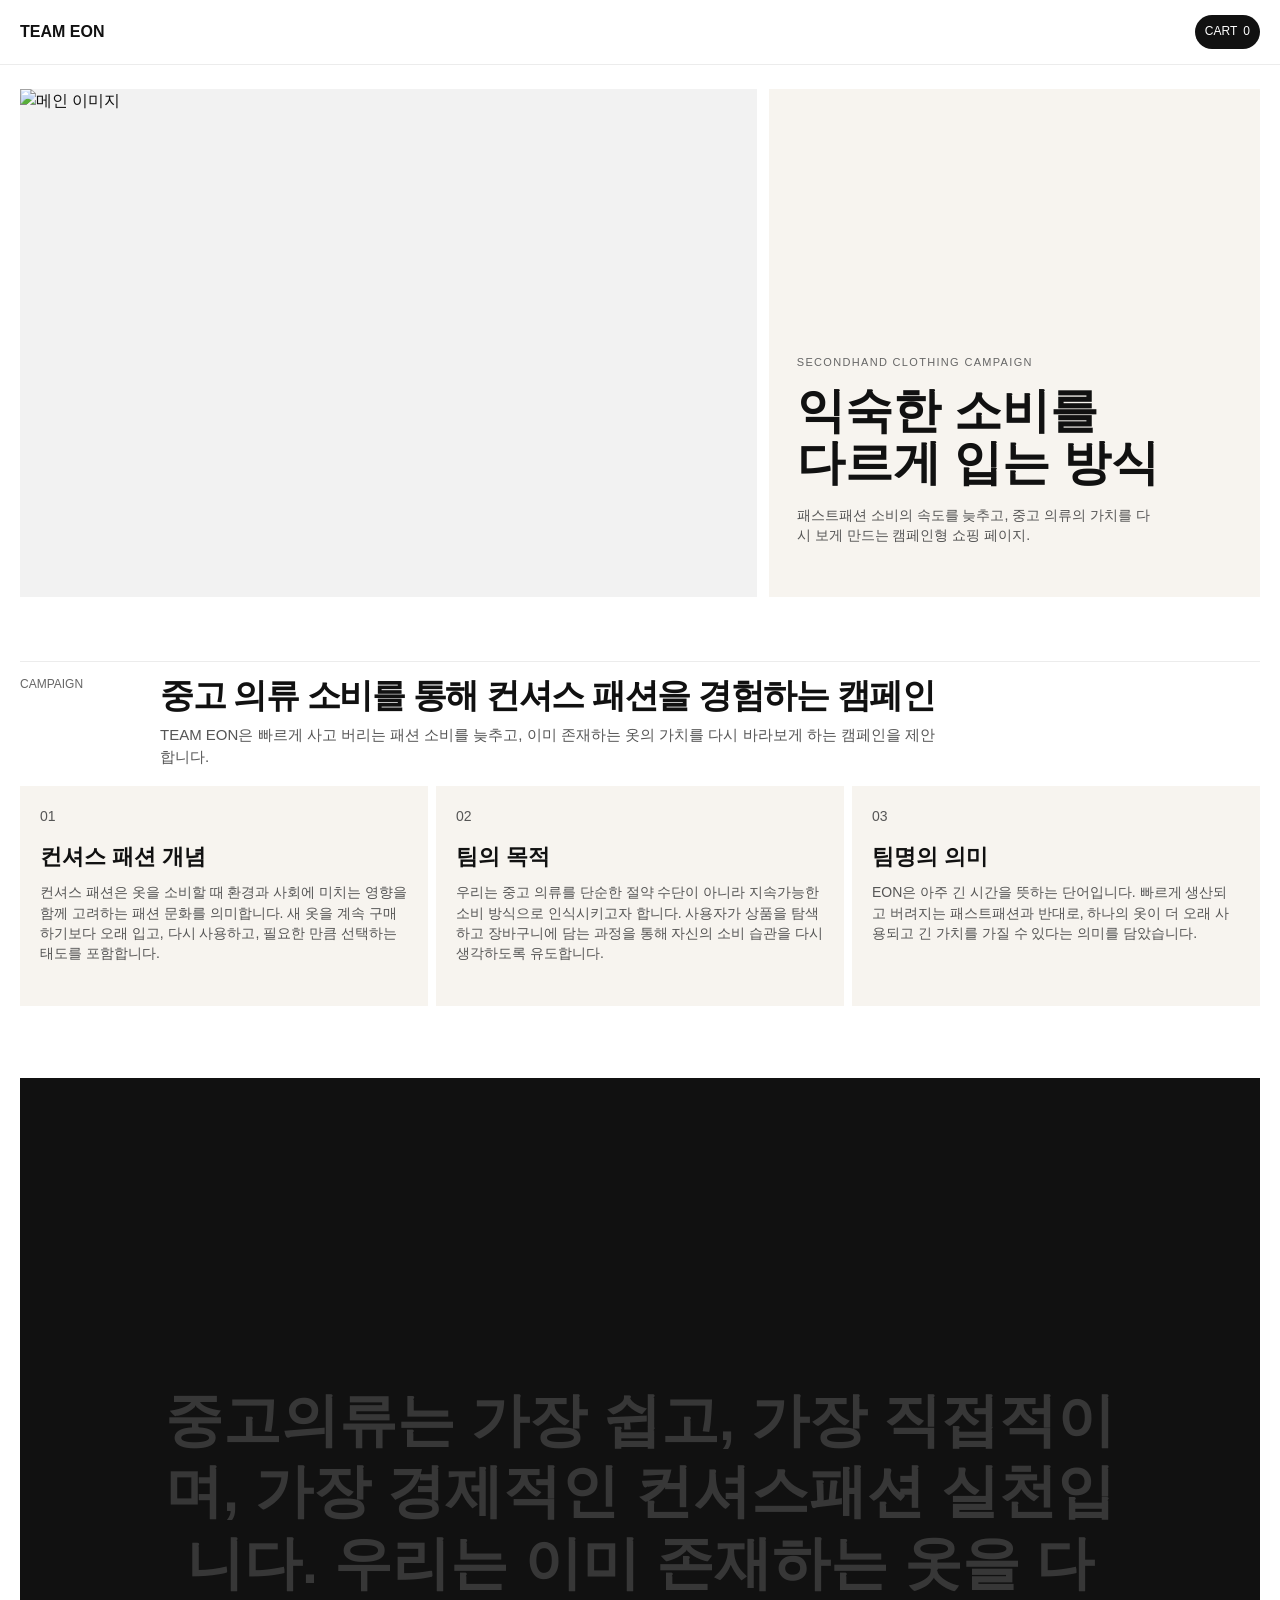
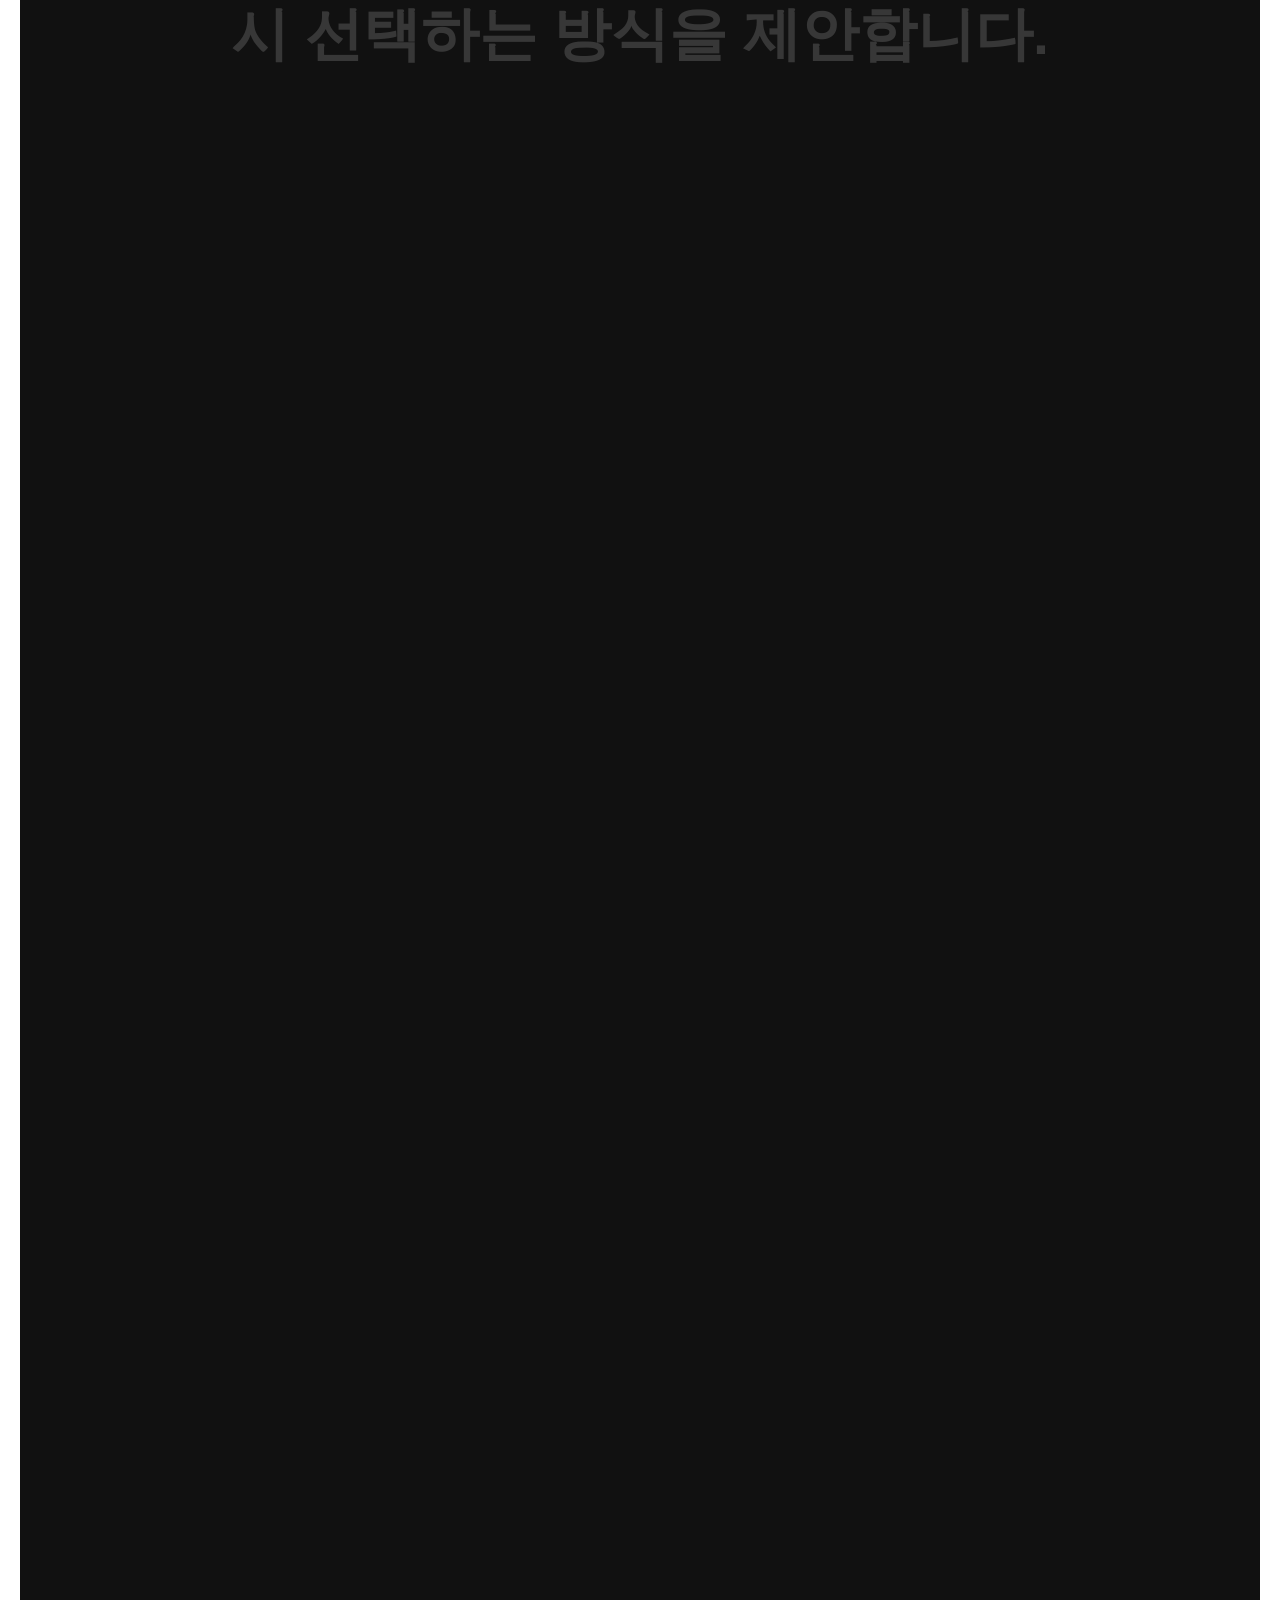
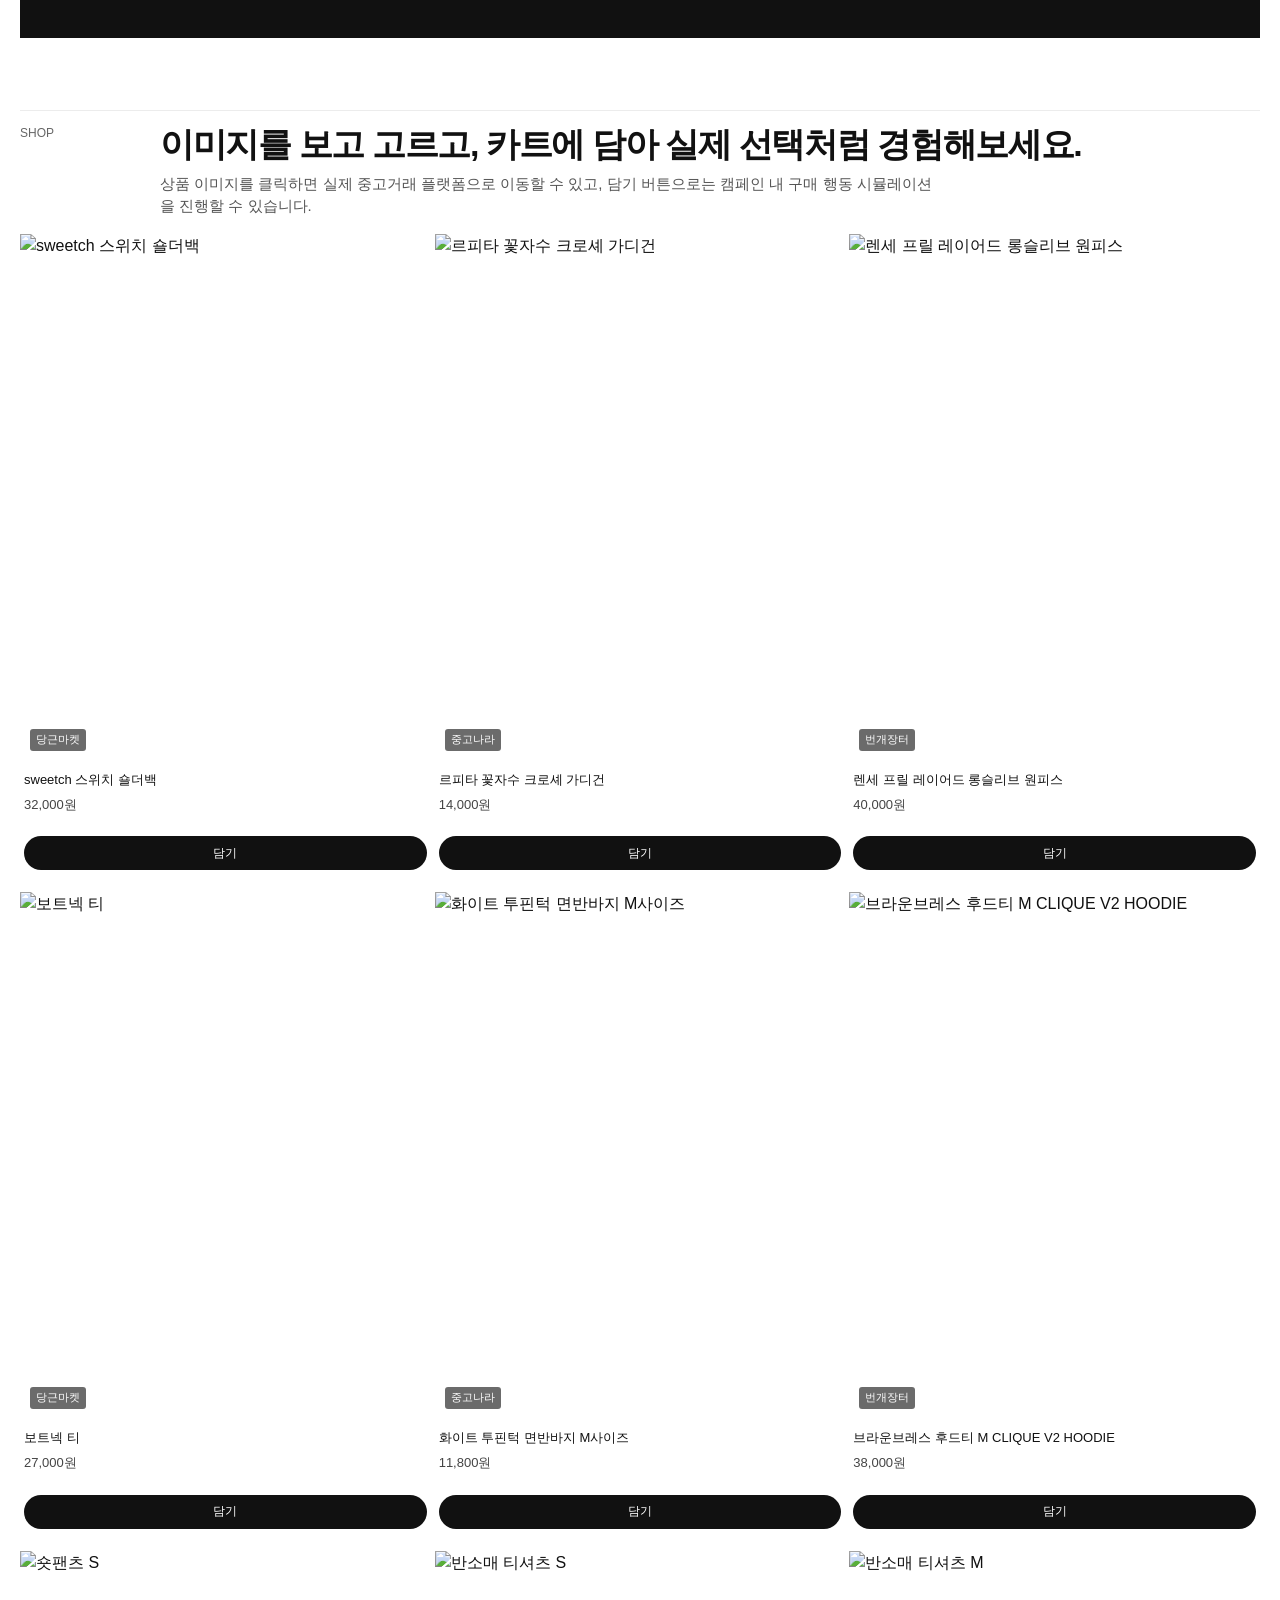
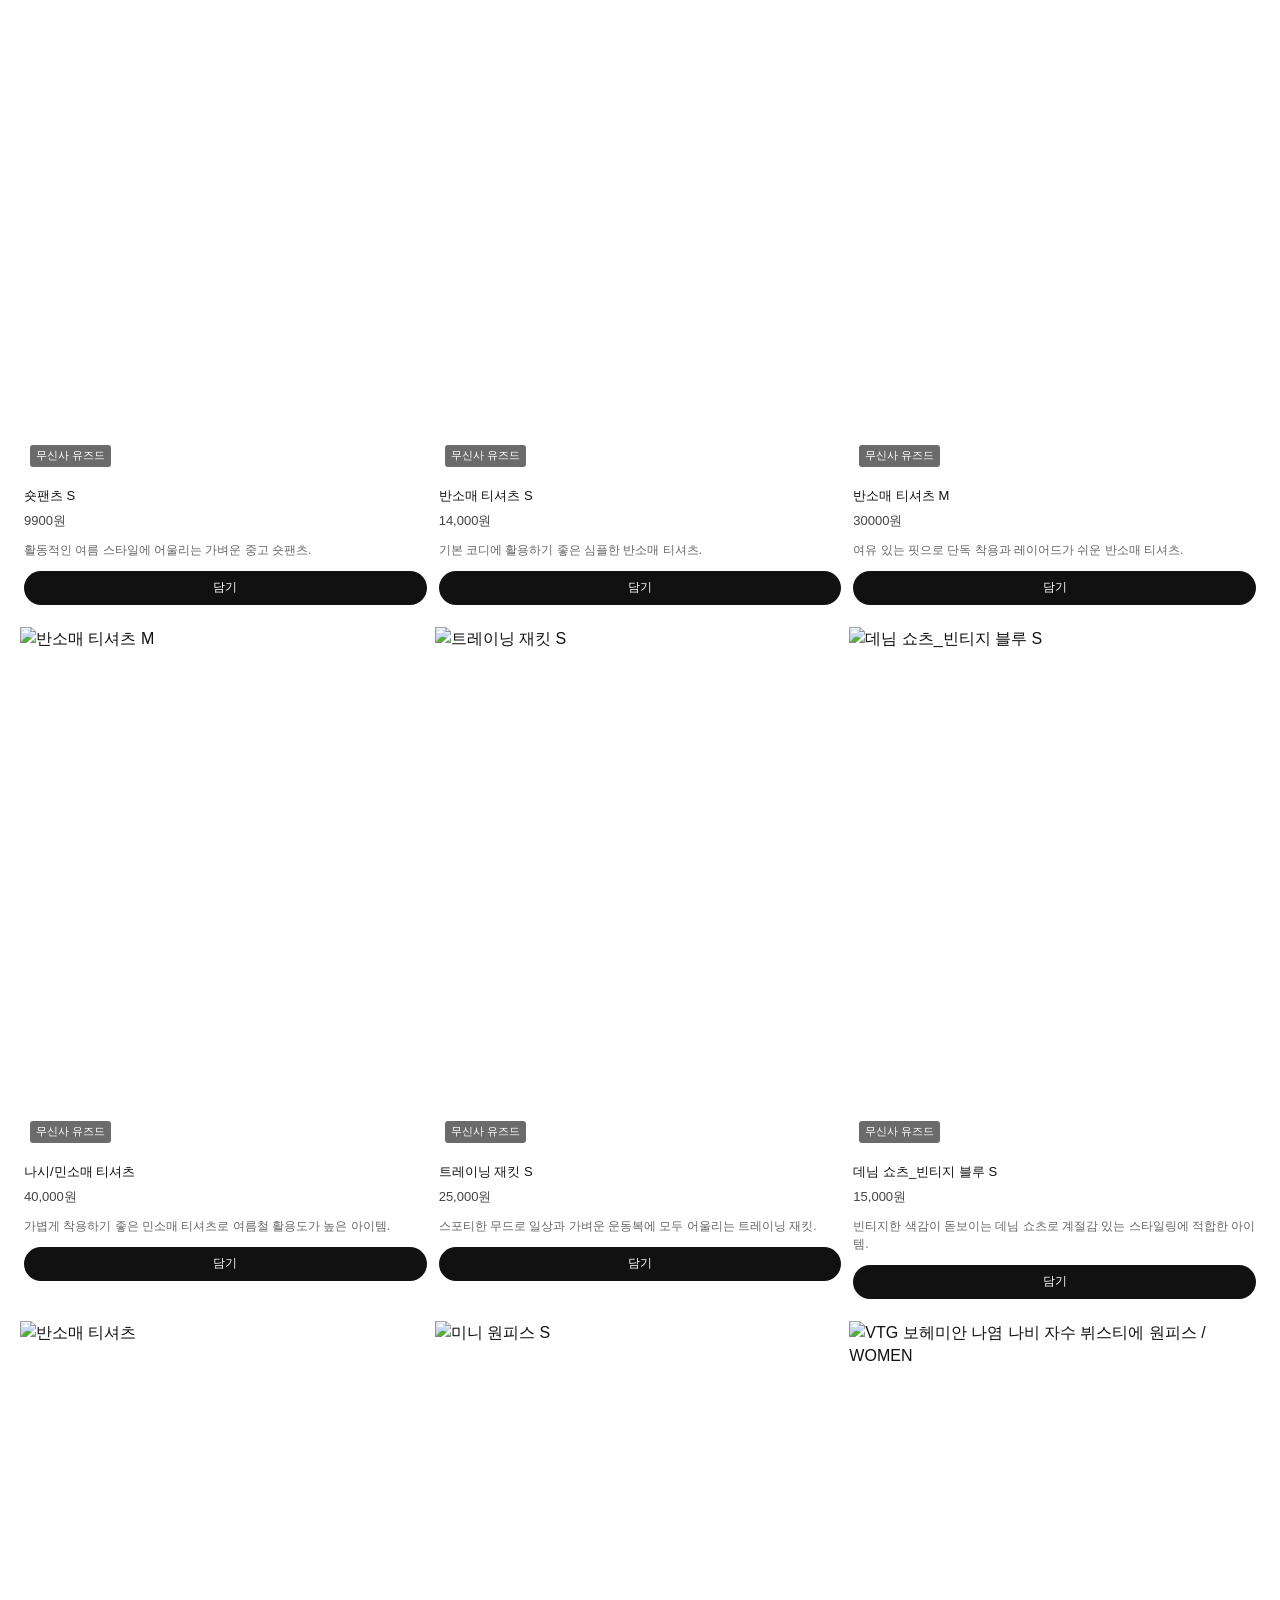
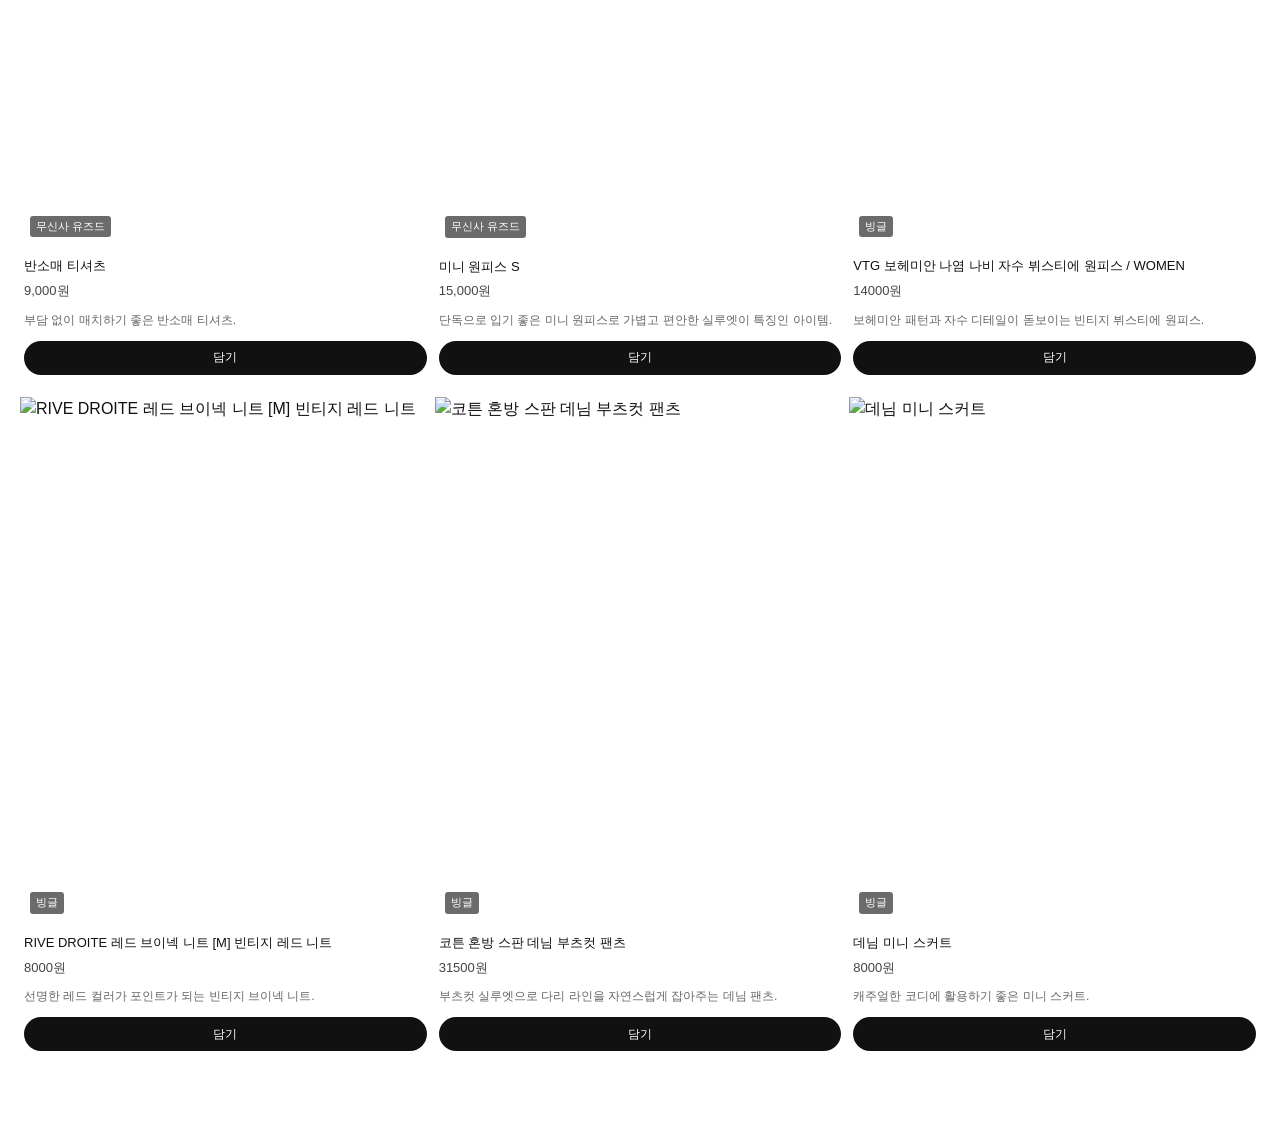
==== index.html @ c89a7e0c "Update index.html" ====
<!DOCTYPE html>
<html lang="ko">
<head>
  <meta charset="UTF-8" />
  <meta name="viewport" content="width=device-width, initial-scale=1.0" />
  <title>EON Campaign</title>
  <link rel="stylesheet" href="style.css" />
  <script src="script.js" defer></script>
</head>
<body>
  <header class="site-header">
    <div class="header-inner">
      <h1 class="brand">TEAM EON</h1>
      <nav class="header-nav">
      </nav>
      <button type="button" class="header-cart-button" id="openCartButton">
        CART <span id="headerCartCount">0</span>
      </button>
    </div>
  </header>

  <main class="page-shell">
    <section class="hero">
      <div class="hero-media">
        <img src="https://images.unsplash.com/photo-1529139574466-a303027c1d8b?q=80&w=1200&auto=format&fit=crop" alt="메인 이미지">
      </div>
      <div class="hero-copy">
        <p class="hero-kicker">SECONDHAND CLOTHING CAMPAIGN</p>
        <h2>익숙한 소비를<br>다르게 입는 방식</h2>
        <p class="hero-text">
          패스트패션 소비의 속도를 늦추고, 중고 의류의 가치를 다시 보게 만드는 캠페인형 쇼핑 페이지.
        </p>
      </div>
    </section>

    <section class="content-section" id="campaignPreview">
  <div class="section-heading">
    <p class="section-label">CAMPAIGN</p>
    <div class="section-title-block">
      <h3>중고 의류 소비를 통해 컨셔스 패션을 경험하는 캠페인</h3>
      <p>
        TEAM EON은 빠르게 사고 버리는 패션 소비를 늦추고, 이미 존재하는 옷의 가치를 다시 바라보게 하는 캠페인을 제안합니다.
      </p>
    </div>
  </div>

  <div class="campaign-grid">
    <article class="campaign-card">
      <div>
        <p class="campaign-card-number">01</p>
        <h4>컨셔스 패션 개념</h4>
        <p>
          컨셔스 패션은 옷을 소비할 때 환경과 사회에 미치는 영향을 함께 고려하는 패션 문화를 의미합니다.
          새 옷을 계속 구매하기보다 오래 입고, 다시 사용하고, 필요한 만큼 선택하는 태도를 포함합니다.
        </p>
      </div>
    </article>

    <article class="campaign-card">
      <div>
        <p class="campaign-card-number">02</p>
        <h4>팀의 목적</h4>
        <p>
          우리는 중고 의류를 단순한 절약 수단이 아니라 지속가능한 소비 방식으로 인식시키고자 합니다.
          사용자가 상품을 탐색하고 장바구니에 담는 과정을 통해 자신의 소비 습관을 다시 생각하도록 유도합니다.
        </p>
      </div>
    </article>

    <article class="campaign-card">
      <div>
        <p class="campaign-card-number">03</p>
        <h4>팀명의 의미</h4>
        <p>
          EON은 아주 긴 시간을 뜻하는 단어입니다.
          빠르게 생산되고 버려지는 패스트패션과 반대로, 하나의 옷이 더 오래 사용되고 긴 가치를 가질 수 있다는 의미를 담았습니다.
        </p>
      </div>
    </article>
  </div>
</section>
    
    <section class="story-section">
      <div class="story-sticky">
        <p class="story-text" id="storyText">
          중고의류는 가장 쉽고, 가장 직접적이며, 가장 경제적인 컨셔스패션 실천입니다. 우리는 이미 존재하는 옷을 다시 선택하는 방식을 제안합니다.
        </p>
      </div>
    </section>

    <section class="content-section products-section" id="products">
      <div class="section-heading">
        <p class="section-label">SHOP</p>
        <div class="section-title-block">
          <h3>이미지를 보고 고르고, 카트에 담아 실제 선택처럼 경험해보세요.</h3>
          <p>
            상품 이미지를 클릭하면 실제 중고거래 플랫폼으로 이동할 수 있고, 담기 버튼으로는 캠페인 내 구매 행동 시뮬레이션을 진행할 수 있습니다.
          </p>
        </div>
      </div>

      <div class="product-grid">
        <article class="product-card" data-id="1" data-name="sweetch 스위치 숄더백" data-price="32000" data-image="https://img.kr.gcp-karroter.net/origin/article/202605/17782054182364162a21c78f06f8586320fe7e60e0d13fb7a11ee1cd77f977596d53f2e8fd92e0.webp?f=webp&q=95&s=720x720&service=webapp&t=inside">
          <a href="https://www.daangn.com/" target="_blank" rel="noopener noreferrer" class="product-image-link">
            <div class="product-image">
              <img src="https://img.kr.gcp-karroter.net/origin/article/202605/17782054182364162a21c78f06f8586320fe7e60e0d13fb7a11ee1cd77f977596d53f2e8fd92e0.webp?f=webp&q=95&s=720x720&service=webapp&t=inside" alt="sweetch 스위치 숄더백">
              <span class="product-tag">당근마켓</span>
            </div>
          </a>
          <div class="product-body">
            <div class="product-title-row">
              <p class="product-title">sweetch 스위치 숄더백</p>
            </div>
            <p class="product-price">32,000원</p>
            <p class="product-desc"></p>
            <div class="product-actions">
              
              <button class="add-btn">담기</button>
            </div>
          </div>
        </article>

        <article class="product-card" data-id="2" data-name="르피타 꽃자수 크로셰 가디건" data-price="14000" data-image="https://img2.joongna.com/media/original/2026/05/03/1777813180873IFY_wEmID.jpg?impolicy=resize">
          <a href="https://web.joongna.com/" target="_blank" rel="noopener noreferrer" class="product-image-link">
            <div class="product-image">
              <img src="https://img2.joongna.com/media/original/2026/05/03/1777813180873IFY_wEmID.jpg?impolicy=resize" alt="르피타 꽃자수 크로셰 가디건">
              <span class="product-tag">중고나라</span>
            </div>
          </a>
          <div class="product-body">
            <div class="product-title-row">
              <p class="product-title">르피타 꽃자수 크로셰 가디건</p>
            </div>
            <p class="product-price">14,000원</p>
            <p class="product-desc"></p>
            <div class="product-actions">
              
              <button class="add-btn">담기</button>
            </div>
          </div>
        </article>

        <article class="product-card" data-id="3" data-name="렌세 프릴 레이어드 롱슬리브 원피스" data-price="20000" data-image="https://media.bunjang.co.kr/product/408822814_1_1780106976_w1200.jpg">
          <a href="https://m.bunjang.co.kr/" target="_blank" rel="noopener noreferrer" class="product-image-link">
            <div class="product-image">
              <img src="https://media.bunjang.co.kr/product/408822814_1_1780106976_w1200.jpg" alt="렌세 프릴 레이어드 롱슬리브 원피스">
              <span class="product-tag">번개장터</span>
            </div>
          </a>
          <div class="product-body">
            <div class="product-title-row">
              <p class="product-title">렌세 프릴 레이어드 롱슬리브 원피스</p>
            </div>
            <p class="product-price">40,000원</p>
            <p class="product-desc"></p>
            <div class="product-actions">
              
              <button class="add-btn">담기</button>
            </div>
          </div>
        </article>

        <article class="product-card" data-id="4" data-name="보트넥 티" data-price="27000" data-image="https://img.kr.gcp-karroter.net/origin/article/202605/17802355703882c2f6f7a641d5ec4da0b94dd69d2015c1f37979977c0c3f9661e6ed086c1a0960.webp?f=webp&q=95&s=720x720&service=webapp&t=inside">
          <a href="https://www.daangn.com/" target="_blank" rel="noopener noreferrer" class="product-image-link">
            <div class="product-image">
              <img src="https://img.kr.gcp-karroter.net/origin/article/202605/17802355703882c2f6f7a641d5ec4da0b94dd69d2015c1f37979977c0c3f9661e6ed086c1a0960.webp?f=webp&q=95&s=720x720&service=webapp&t=inside" alt="보트넥 티">
              <span class="product-tag">당근마켓</span>
            </div>
          </a>
          <div class="product-body">
            <div class="product-title-row">
              <p class="product-title">보트넥 티</p>
            </div>
            <p class="product-price">27,000원</p>
            <p class="product-desc"></p>
            <div class="product-actions">
              
              <button class="add-btn">담기</button>
            </div>
          </div>
        </article>

        <article class="product-card" data-id="5" data-name="화이트 투핀턱 면반바지 M사이즈" data-price="11800" data-image="https://img2.joongna.com/media/original/2026/06/01/1780243032791Fol_QwXIe.jpg?impolicy=resize">
          <a href="https://web.joongna.com/" target="_blank" rel="noopener noreferrer" class="product-image-link">
            <div class="product-image">
              <img src="https://img2.joongna.com/media/original/2026/06/01/1780243032791Fol_QwXIe.jpg?impolicy=resize" alt="화이트 투핀턱 면반바지 M사이즈">
              <span class="product-tag">중고나라</span>
            </div>
          </a>
          <div class="product-body">
            <div class="product-title-row">
              <p class="product-title">화이트 투핀턱 면반바지 M사이즈</p>
            </div>
            <p class="product-price">11,800원</p>
            <p class="product-desc"></p>
            <div class="product-actions">
              
              <button class="add-btn">담기</button>
            </div>
          </div>
        </article>

        <article class="product-card" data-id="6" data-name="브라운브레스 후드티 M CLIQUE V2 HOODIE" data-price="38000" data-image="https://media.bunjang.co.kr/product/407078170_1_1778344651_w1200.jpg">
          <a href="https://m.bunjang.co.kr/" target="_blank" rel="noopener noreferrer" class="product-image-link">
            <div class="product-image">
              <img src="https://media.bunjang.co.kr/product/407078170_1_1778344651_w1200.jpg" alt="브라운브레스 후드티 M CLIQUE V2 HOODIE">
              <span class="product-tag">번개장터</span>
            </div>
          </a>
          <div class="product-body">
            <div class="product-title-row">
              <p class="product-title">브라운브레스 후드티 M CLIQUE V2 HOODIE</p>
            </div>
            <p class="product-price">38,000원</p>
            <p class="product-desc"></p>
            <div class="product-actions">

              <button class="add-btn">담기</button>
            </div>
          </div>
        </article>

        

            <article class="product-card" data-id="7" data-name="숏팬츠 S" data-price="9900" data-image="https://image.msscdn.net/thumbnails/images/goods_img/20260429/6401989/6401989_17774494030124_big.jpg?w=1200">
          <a href="https://www.musinsa.com/products/6401989" target="_blank" rel="noopener noreferrer" class="product-image-link">
            <div class="product-image">
              <img src="https://image.msscdn.net/thumbnails/images/goods_img/20260429/6401989/6401989_17774494030124_big.jpg?w=1200" alt="숏팬츠 S">
              <span class="product-tag">무신사 유즈드</span>
            </div>
          </a>
          <div class="product-body">
            <div class="product-title-row">
              <p class="product-title">숏팬츠 S</p>
            </div>
            <p class="product-price">9900원</p>
            <p class="product-desc">활동적인 여름 스타일에 어울리는 가벼운 중고 숏팬츠.</p>
            <div class="product-actions">
              
              <button class="add-btn">담기</button>
            </div>
          </div>
        </article>

      

      <article class="product-card" data-id="8" data-name="반소매 티셔츠 s" data-price="14000" data-image="https://image.msscdn.net/thumbnails/images/goods_img/20260428/6392056/6392056_17773586958608_big.jpg?w=1200">
          <a href="https://www.musinsa.com/products/6392056" target="_blank" rel="noopener noreferrer" class="product-image-link">
            <div class="product-image">
              <img src="https://image.msscdn.net/thumbnails/images/goods_img/20260428/6392056/6392056_17773586958608_big.jpg?w=1200" alt="반소매 티셔츠 S">
              <span class="product-tag">무신사 유즈드</span>
            </div>
          </a>
          <div class="product-body">
            <div class="product-title-row">
              <p class="product-title">반소매 티셔츠 S</p>
            </div>
            <p class="product-price">14,000원</p>
            <p class="product-desc">기본 코디에 활용하기 좋은 심플한 반소매 티셔츠.</p>
            <div class="product-actions">
              
              <button class="add-btn">담기</button>
            </div>
          </div>
        </article>


      <article class="product-card" data-id="9" data-name="반소매 티셔츠 M" data-price="30000" data-image="https://image.msscdn.net/thumbnails/images/goods_img/20260423/6364347/6364347_17769221969794_big.jpg?w=1200">
          <a href="https://www.musinsa.com/products/6364347" target="_blank" rel="noopener noreferrer" class="product-image-link">
            <div class="product-image">
              <img src="https://image.msscdn.net/thumbnails/images/goods_img/20260423/6364347/6364347_17769221969794_big.jpg?w=1200" alt="반소매 티셔츠 M">
              <span class="product-tag">무신사 유즈드</span>
            </div>
          </a>
          <div class="product-body">
            <div class="product-title-row">
              <p class="product-title">반소매 티셔츠 M</p>
            </div>
            <p class="product-price">30000원</p>
            <p class="product-desc">여유 있는 핏으로 단독 착용과 레이어드가 쉬운 반소매 티셔츠.</p>
            <div class="product-actions">
              
              <button class="add-btn">담기</button>
            </div>
          </div>
        </article>

      
      <article class="product-card" data-id="10" data-name="나시/민소매 티셔츠" data-price="40000" data-image="https://image.msscdn.net/thumbnails/images/goods_img/20260427/6386535/6386535_17772917167893_big.jpg?w=1200">
          <a href="https://www.musinsa.com/products/6386535" target="_blank" rel="noopener noreferrer" class="product-image-link">
            <div class="product-image">
              <img src="https://image.msscdn.net/thumbnails/images/goods_img/20260427/6386535/6386535_17772917167893_big.jpg?w=1200" alt="반소매 티셔츠 M">
              <span class="product-tag">무신사 유즈드</span>
            </div>
          </a>
          <div class="product-body">
            <div class="product-title-row">
              <p class="product-title">나시/민소매 티셔츠</p>
            </div>
            <p class="product-price">40,000원</p>
            <p class="product-desc">가볍게 착용하기 좋은 민소매 티셔츠로 여름철 활용도가 높은 아이템.</p>
            <div class="product-actions">
              
              <button class="add-btn">담기</button>
            </div>
          </div>
        </article>

        
        <article class="product-card" data-id="11" data-name="트레이닝 재킷 S" data-price="25000" data-image="https://image.msscdn.net/thumbnails/images/goods_img/20260512/6463392/6463392_17785819413245_big.jpg?w=1200">
          <a href="https://www.musinsa.com/products/6463392" target="_blank" rel="noopener noreferrer" class="product-image-link">
            <div class="product-image">
              <img src="https://image.msscdn.net/thumbnails/images/goods_img/20260512/6463392/6463392_17785819413245_big.jpg?w=1200" alt="트레이닝 재킷 S">
              <span class="product-tag">무신사 유즈드</span>
            </div>
          </a>
          <div class="product-body">
            <div class="product-title-row">
              <p class="product-title">트레이닝 재킷 S</p>
            </div>
            <p class="product-price">25,000원</p>
            <p class="product-desc">스포티한 무드로 일상과 가벼운 운동복에 모두 어울리는 트레이닝 재킷.</p>
            <div class="product-actions">
              
              <button class="add-btn">담기</button>
            </div>
          </div>
        </article>

        <article class="product-card" data-id="12" data-name="데님 쇼츠_빈티지 블루 S" data-price="15000" data-image="https://image.msscdn.net/thumbnails/images/goods_img/20260306/6093300/6093300_17727776933518_big.jpg?w=1200">
          <a href="https://www.musinsa.com/products/6093300" target="_blank" rel="noopener noreferrer" class="product-image-link">
            <div class="product-image">
              <img src="https://image.msscdn.net/thumbnails/images/goods_img/20260306/6093300/6093300_17727776933518_big.jpg?w=1200" alt="데님 쇼츠_빈티지 블루 S">
              <span class="product-tag">무신사 유즈드</span>
            </div>
          </a>
          <div class="product-body">
            <div class="product-title-row">
              <p class="product-title">데님 쇼츠_빈티지 블루 S</p>
            </div>
            <p class="product-price">15,000원</p>
            <p class="product-desc">빈티지한 색감이 돋보이는 데님 쇼츠로 계절감 있는 스타일링에 적합한 아이템.</p>
            <div class="product-actions">
              
              <button class="add-btn">담기</button>
            </div>
          </div>
        </article>

        
        <article class="product-card" data-id="13" data-name="반소매 티셔츠" data-price="9000" data-image="https://image.msscdn.net/thumbnails/images/goods_img/20260506/6423320/6423320_17780348484601_big.jpg?w=1200">
          <a href="https://www.musinsa.com/products/6093300" target="_blank" rel="noopener noreferrer" class="product-image-link">
            <div class="product-image">
              <img src="https://image.msscdn.net/thumbnails/images/goods_img/20260506/6423320/6423320_17780348484601_big.jpg?w=1200" alt="반소매 티셔츠">
              <span class="product-tag">무신사 유즈드</span>
            </div>
          </a>
          <div class="product-body">
            <div class="product-title-row">
              <p class="product-title">반소매 티셔츠</p>
            </div>
            <p class="product-price">9,000원</p>
            <p class="product-desc">부담 없이 매치하기 좋은 반소매 티셔츠.</p>
            <div class="product-actions">
              
              <button class="add-btn">담기</button>
            </div>
          </div>
        </article>


        <article class="product-card" data-id="14" data-name="미니 원피스 S" data-price="15000" data-image="https://image.msscdn.net/thumbnails/images/goods_img/20260227/6063691/6063691_17721546111010_big.jpg?w=1200">
          <a href="https://www.musinsa.com/products/6093300" target="_blank" rel="noopener noreferrer" class="product-image-link">
            <div class="product-image">
              <img src="https://image.msscdn.net/thumbnails/images/goods_img/20260227/6063691/6063691_17721546111010_big.jpg?w=1200" alt="미니 원피스 S">
              <span class="product-tag">무신사 유즈드</span>
            </div>
          </a>
          <div class="product-body">
            <div class="product-title-row">
              <p class="product-title">미니 원피스 S</p>
            </div>
            <p class="product-price">15,000원</p>
            <p class="product-desc">단독으로 입기 좋은 미니 원피스로 가볍고 편안한 실루엣이 특징인 아이템.</p>
            <div class="product-actions">
              
              <button class="add-btn">담기</button>
            </div>
          </div>
        </article>

        <article class="product-card" data-id="15" data-name="VTG 보헤미안 나염 나비 자수 뷔스티에 원피스 / WOMEN" data-price="14000" data-image="https://images.vingle.kr/product/unhashed/22eb7a15-8984-4a1e-8235-d27d9e994f09-2134840084">
          <a href="https://vingle.kr/" target="_blank" rel="noopener noreferrer" class="product-image-link">
            <div class="product-image">
              <img src="https://images.vingle.kr/product/unhashed/22eb7a15-8984-4a1e-8235-d27d9e994f09-2134840084" alt="VTG 보헤미안 나염 나비 자수 뷔스티에 원피스 / WOMEN">
              <span class="product-tag">빙글</span>
            </div>
          </a>
          <div class="product-body">
            <div class="product-title-row">
              <p class="product-title">VTG 보헤미안 나염 나비 자수 뷔스티에 원피스 / WOMEN</p>
            </div>
            <p class="product-price">14000원</p>
            <p class="product-desc">보헤미안 패턴과 자수 디테일이 돋보이는 빈티지 뷔스티에 원피스.</p>
            <div class="product-actions">
              
              <button class="add-btn">담기</button>
            </div>
          </div>
        </article>

        <article class="product-card" data-id="16" data-name="RIVE DROITE 레드 브이넥 니트 [M] 빈티지 레드 니트" data-price="8000" data-image="https://images.vingle.kr/product/unhashed/e979ebdc-d109-4f28-8e8a-29a0320a10a3--1462359044">
          <a href="https://vingle.kr/" target="_blank" rel="noopener noreferrer" class="product-image-link">
            <div class="product-image">
              <img src="https://images.vingle.kr/product/unhashed/e979ebdc-d109-4f28-8e8a-29a0320a10a3--1462359044" alt="RIVE DROITE 레드 브이넥 니트 [M] 빈티지 레드 니트">
              <span class="product-tag">빙글</span>
            </div>
          </a>
          <div class="product-body">
            <div class="product-title-row">
              <p class="product-title">RIVE DROITE 레드 브이넥 니트 [M] 빈티지 레드 니트</p>
            </div>
            <p class="product-price">8000원</p>
            <p class="product-desc">선명한 레드 컬러가 포인트가 되는 빈티지 브이넥 니트.</p>
            <div class="product-actions">
              
              <button class="add-btn">담기</button>
            </div>
          </div>
        </article>

        <article class="product-card" data-id="17" data-name="코튼 혼방 스판 데님 부츠컷 팬츠" data-price="31500" data-image="https://images.vingle.kr/product/unhashed/f827dd23-cb63-4dc8-ab9b-0325c73f93c1-2036530208">
          <a href="https://vingle.kr/" target="_blank" rel="noopener noreferrer" class="product-image-link">
            <div class="product-image">
              <img src="https://images.vingle.kr/product/unhashed/f827dd23-cb63-4dc8-ab9b-0325c73f93c1-2036530208" alt="코튼 혼방 스판 데님 부츠컷 팬츠">
              <span class="product-tag">빙글</span>
            </div>
          </a>
          <div class="product-body">
            <div class="product-title-row">
              <p class="product-title">코튼 혼방 스판 데님 부츠컷 팬츠</p>
            </div>
            <p class="product-price">31500원</p>
            <p class="product-desc">부츠컷 실루엣으로 다리 라인을 자연스럽게 잡아주는 데님 팬츠.</p>
            <div class="product-actions">
              
              <button class="add-btn">담기</button>
            </div>
          </div>
        </article>

        
        <article class="product-card" data-id="18" data-name="데님 미니 스커트" data-price="8000" data-image="https://images.vingle.kr/product/unhashed/8a74effb-84d0-4602-8094-345da90b8dd4--1271325104">
          <a href="https://vingle.kr/" target="_blank" rel="noopener noreferrer" class="product-image-link">
            <div class="product-image">
              <img src="https://images.vingle.kr/product/unhashed/8a74effb-84d0-4602-8094-345da90b8dd4--1271325104" alt="데님 미니 스커트">
              <span class="product-tag">빙글</span>
            </div>
          </a>
          <div class="product-body">
            <div class="product-title-row">
              <p class="product-title">데님 미니 스커트</p>
            </div>
            <p class="product-price">8000원</p>
            <p class="product-desc">캐주얼한 코디에 활용하기 좋은 미니 스커트.</p>
            <div class="product-actions">
              
              <button class="add-btn">담기</button>
            </div>
          </div>
        </article>









            </div>

      <div class="cart-modal" id="cartModal" aria-hidden="true">
        <div class="cart-modal-panel" role="dialog" aria-modal="true" aria-labelledby="cartModalTitle">
          <div class="cart-modal-visual">
            <div>
              <p class="cart-modal-label">SIMULATION CHECKOUT</p>
              <h3>가상의 결제창에서<br>최종 선택을 확인하세요.</h3>
              <p>
                이 창은 실제 결제가 아니라, 중고 의류를 선택하고 구매 행동까지 이어지는 캠페인 시뮬레이션을 보여주기 위한 화면입니다.
              </p>
            </div>
            <div class="cart-modal-visual-box">
              <div class="cart-modal-visual-stat">
                <span>선택 상품 수</span>
                <strong id="modalSelectedCount">0개</strong>
              </div>
              <div class="cart-modal-visual-stat">
                <span>예상 결제 금액</span>
                <strong id="modalGrandTotal">0원</strong>
              </div>
            </div>
          </div>

          <div class="cart-modal-checkout" id="cartPanel">
            <div class="cart-modal-header">
              <h4 id="cartModalTitle">시뮬레이션 결제창</h4>
              <button type="button" class="cart-close-btn" id="closeCartButton">✕</button>
            </div>

            <div class="cart-body" id="cartList">
              <div class="cart-empty">장바구니가 비어 있어요. 새로운 상품으로 채워주세요.</div>
            </div>

            <div class="cart-summary">
              <div class="summary-row">
                <span>선택한 상품 수</span>
                <strong id="selectedCount">0개</strong>
              </div>
              <div class="summary-row total">
                <span>합계</span>
                <strong id="grandTotal">0원</strong>
              </div>
              <div class="cart-actions">
                <button class="clear-btn" id="clearBtn">비우기</button>
                <button class="checkout-btn" id="checkoutBtn">결제하기</button>
              </div>
            </div>
          </div>
        </div>
      </div>

      <div class="checkout-message" id="checkoutMessage">
        <div class="checkout-message-content" id="checkoutMessageContent"></div>
        <button class="checkout-cta" id="checkoutCloseBtn">다시 탐색하기</button>
      </div>
    </section>
  </main>
  <div id="toast" class="toast" aria-live="polite">
  상품을 장바구니에 담았습니다.
  </div>
</body>
</html>
---- style.css ----
* {
  box-sizing: border-box;
  margin: 0;
  padding: 0;
}

html {
  scroll-behavior: smooth;
}

body {
  font-family: -apple-system, BlinkMacSystemFont, "Apple SD Gothic Neo", "Noto Sans KR", sans-serif;
  background: #ffffff;
  color: #111111;
  line-height: 1.45;
}

a {
  text-decoration: none;
  color: inherit;
}

button {
  border: none;
  background: none;
  font: inherit;
  cursor: pointer;
}

img {
  display: block;
  width: 100%;
}

.site-header {
  position: sticky;
  top: 0;
  z-index: 200;
  background: rgba(255,255,255,0.94);
  backdrop-filter: blur(10px);
  border-bottom: 1px solid #ececec;
}

.header-inner {
  width: min(1400px, calc(100% - 40px));
  margin: 0 auto;
  min-height: 64px;
  display: flex;
  align-items: center;
  justify-content: space-between;
  gap: 24px;
}

.brand {
  font-size: 16px;
  font-weight: 700;
}

.header-nav {
  display: flex;
  gap: 18px;
  align-items: center;
}

.header-cart-button {
  min-width: 34px;
  height: 34px;
  padding: 0 10px;
  border-radius: 999px;
  background: #111;
  color: #fff;
  display: inline-flex;
  align-items: center;
  justify-content: center;
  gap: 6px;
  font-size: 12px;
}

.page-shell {
  width: min(1400px, calc(100% - 40px));
  margin: 24px auto 70px;
}

.hero {
  display: grid;
  grid-template-columns: 1.2fr 0.8fr;
  gap: 12px;
  margin-bottom: 64px;
}

.hero-media {
  aspect-ratio: 1.45 / 1;
  overflow: hidden;
  background: #f2f2f2;
}

.hero-media img {
  height: 100%;
  object-fit: cover;
}

.hero-copy {
  background: #f7f4ef;
  padding: 28px;
  display: flex;
  flex-direction: column;
  justify-content: flex-end;
}

.hero-kicker {
  font-size: 11px;
  letter-spacing: 0.12em;
  color: #666;
  margin-bottom: 14px;
}

.hero-copy h2 {
  font-size: clamp(28px, 4vw, 48px);
  line-height: 1.08;
  font-weight: 600;
  margin-bottom: 16px;
}

.hero-text {
  font-size: 14px;
  color: #555;
  max-width: 360px;
  margin-bottom: 24px;
}

.hero-links {
  display: flex;
  flex-wrap: wrap;
  gap: 10px;
}

.hero-links a {
  display: inline-flex;
  align-items: center;
  min-height: 38px;
  padding: 0 14px;
  border: 1px solid #d8d2c9;
  border-radius: 999px;
  font-size: 12px;
  background: rgba(255,255,255,0.65);
}

.story-section {
  height: 240vh;
  background: #111;
  position: relative;
  margin-bottom: 72px;
}

.story-sticky {
  position: sticky;
  top: 0;
  height: 100vh;
  display: flex;
  align-items: center;
  justify-content: center;
  padding: 0 8vw;
}

.story-text {
  max-width: 980px;
  font-size: clamp(30px, 4.5vw, 62px);
  line-height: 1.24;
  font-weight: 600;
  text-align: center;
}

.story-char {
  color: rgba(255,255,255,0.16);
  transition: color 0.12s linear;
}

.story-char.is-active {
  color: rgba(255,255,255,1);
}

.product-grid {
  display: grid;
  grid-template-columns: repeat(3, minmax(0,1fr));
  gap: 4px;
}

.product-image {
  position: relative;
  aspect-ratio: 0.78 / 1;
  overflow: hidden;
}

.product-image img {
  height: 100%;
  object-fit: cover;
}

.product-tag {
  position: absolute;
  left: 10px;
  bottom: 10px;
  padding: 3px 6px;
  background: rgba(0,0,0,0.58);
  color: #fff;
  font-size: 11px;
  border-radius: 3px;
}

.product-body {
  padding: 10px 4px 18px;
}

.add-btn {
  min-height: 34px;
  padding: 0 12px;
  border-radius: 999px;
  font-size: 12px;
  background: #111;
  color: #fff;
  width: 100%;
}

.cart-modal {
  position: fixed;
  inset: 0;
  background: rgba(17,17,17,0.42);
  display: none;
  align-items: center;
  justify-content: center;
  z-index: 300;
}

.cart-modal.is-open {
  display: flex;
}

.checkout-message {
  display: none;
  position: fixed;
  inset: 0;
  background: #111;
  color: #fff;
  z-index: 9999;
  align-items: center;
  justify-content: center;
  flex-direction: column;
  text-align: center;
  padding: 40px;
}

.checkout-message.is-show {
  display: flex;
}

.content-section {
  margin-bottom: 72px;
  scroll-margin-top: 84px;
}

.products-section {
  position: relative;
}

.section-heading {
  display: grid;
  grid-template-columns: 120px 1fr;
  gap: 20px;
  padding-top: 14px;
  border-top: 1px solid #ececec;
  margin-bottom: 18px;
}

.section-label {
  font-size: 12px;
  color: #666;
}

.section-title-block h3 {
  font-size: clamp(22px, 3vw, 34px);
  line-height: 1.12;
  letter-spacing: -0.04em;
  font-weight: 600;
  margin-bottom: 10px;
}

.section-title-block p {
  max-width: 780px;
  font-size: 15px;
  color: #555;
}

.campaign-grid {
  display: grid;
  grid-template-columns: repeat(3, minmax(0, 1fr));
  gap: 8px;
}

.campaign-card {
  background: #f7f4ef;
  padding: 20px;
  min-height: 220px;
  display: flex;
  flex-direction: column;
  justify-content: space-between;
}

.campaign-card-number {
  font-size: 12px;
  color: #777;
  margin-bottom: 18px;
}

.campaign-card h4 {
  font-size: 22px;
  line-height: 1.2;
  margin-bottom: 12px;
}

.campaign-card p {
  font-size: 14px;
  color: #555;
}

.product-card {
  display: flex;
  flex-direction: column;
}

.product-image-link {
  display: block;
}

.product-title-row {
  display: flex;
  justify-content: space-between;
  gap: 10px;
}

.product-title {
  font-size: 13px;
  color: #111;
  margin-bottom: 6px;
}

.product-price {
  font-size: 13px;
  color: #444;
  margin-bottom: 10px;
}

.product-desc {
  font-size: 12px;
  color: #666;
  margin-bottom: 12px;
  line-height: 1.5;

  display: -webkit-box;
  -webkit-line-clamp: 2;
  -webkit-box-orient: vertical;
  overflow: hidden;
}

.product-actions {
  display: flex;
  gap: 8px;
}

.cart-modal-panel {
  width: min(960px, 100%);
  max-height: min(88vh, 860px);
  background: #fff;
  overflow: hidden;

  display: grid;
  grid-template-columns: 1.05fr 0.95fr;

  box-shadow: 0 20px 60px rgba(0,0,0,0.18);
}

.cart-modal-visual {
  background: #111;
  color: #fff;

  padding: 28px;

  display: flex;
  flex-direction: column;
  justify-content: space-between;

  min-height: 560px;
}

.cart-modal-label {
  font-size: 12px;
  color: rgba(255,255,255,0.68);
  letter-spacing: 0.08em;
  margin-bottom: 14px;
}

.cart-modal-visual h3 {
  font-size: clamp(26px, 3vw, 40px);
  line-height: 1.08;
  letter-spacing: -0.04em;
  font-weight: 600;
  margin-bottom: 14px;
}

.cart-modal-visual p {
  max-width: 420px;
  font-size: 14px;
  color: rgba(255,255,255,0.76);
}

.cart-modal-visual-box {
  border-top: 1px solid rgba(255,255,255,0.14);
  padding-top: 16px;

  display: grid;
  grid-template-columns: repeat(2, minmax(0,1fr));
  gap: 10px;
}

.cart-modal-visual-stat {
  background: rgba(255,255,255,0.06);
  padding: 16px;
}

.cart-modal-visual-stat span {
  display: block;
  font-size: 12px;
  color: rgba(255,255,255,0.66);
  margin-bottom: 6px;
}

.cart-modal-visual-stat strong {
  display: block;
  font-size: 24px;
  font-weight: 600;
  letter-spacing: -0.04em;
}

.cart-modal-checkout {
  background: #fff;

  display: flex;
  flex-direction: column;

  min-height: 560px;
}

.cart-modal-header {
  padding: 18px 20px;
  border-bottom: 1px solid #efefef;

  display: flex;
  justify-content: space-between;
  align-items: center;
}

.cart-modal-header h4 {
  font-size: 16px;
  font-weight: 600;
}

.cart-close-btn {
  width: 34px;
  height: 34px;
  border-radius: 999px;
  background: #f3f3f3;
  color: #333;

  display: inline-flex;
  align-items: center;
  justify-content: center;
}

.cart-body {
  padding: 14px 20px 18px;

  overflow: auto;

  display: flex;
  flex-direction: column;
  gap: 12px;

  flex: 1;
}

.cart-empty {
  background: #f7f4ef;
  color: #777;
  padding: 16px;
  font-size: 13px;
}

.cart-item {
  display: grid;
  grid-template-columns: 56px 1fr auto;
  gap: 10px;
  align-items: center;
}

.cart-thumb {
  width: 56px;
  height: 72px;
  overflow: hidden;
  background: #efefef;
}

.cart-thumb img {
  height: 100%;
  object-fit: cover;
}

.cart-item-title {
  font-size: 13px;
  margin-bottom: 4px;
}

.cart-item-sub {
  font-size: 11px;
  color: #777;
}

.cart-item-price {
  font-size: 12px;
  color: #333;
  white-space: nowrap;
}

.cart-summary {
  border-top: 1px solid #efefef;
  padding: 14px 20px 20px;

  display: flex;
  flex-direction: column;
  gap: 12px;
}

.summary-row {
  display: flex;
  justify-content: space-between;
  gap: 20px;

  font-size: 13px;
  color: #555;
}

.summary-row.total {
  font-size: 18px;
  color: #111;
  font-weight: 600;
}

.cart-actions {
  display: grid;
  grid-template-columns: 1fr 1fr;
  gap: 8px;
}

.clear-btn,
.checkout-btn {
  min-height: 40px;
  border-radius: 999px;
  font-size: 12px;
}

.clear-btn {
  background: #f3f3f3;
  color: #333;
}

.checkout-btn {
  background: #111;
  color: #fff;
}

.checkout-message-content {
  max-width: 760px;
  font-size: clamp(26px, 3.2vw, 42px);
  line-height: 1.4;
  font-weight: 600;
  letter-spacing: -0.04em;
  margin-bottom: 32px;
}

.checkout-cta {
  padding: 12px 20px;
  border-radius: 999px;
  background: #fff;
  color: #111;
  font-size: 13px;
}

.toast {
  position: fixed;
  top: 50%;
  left: 50%;
  transform: translate(-50%, -50%);

  background: rgba(80, 80, 80, 0.82);
  color: #fff;

  padding: 18px 28px;
  border-radius: 18px;

  font-size: 16px;
  font-weight: 500;
  text-align: center;

  z-index: 9999;

  opacity: 0;
  visibility: hidden;

  transition: opacity 0.25s ease, visibility 0.25s ease;
  pointer-events: none;
}

.toast.show {
  opacity: 1;
  visibility: visible;
}

@media (max-width: 980px) {
  .hero {
    grid-template-columns: 1fr;
  }

  .section-heading {
    grid-template-columns: 1fr;
  }

  .campaign-grid,
  .product-grid {
    grid-template-columns: 1fr;
  }

  .cart-modal-panel {
    grid-template-columns: 1fr;
    max-height: 92vh;
  }

  .cart-modal-visual,
  .cart-modal-checkout {
    min-height: auto;
  }
}
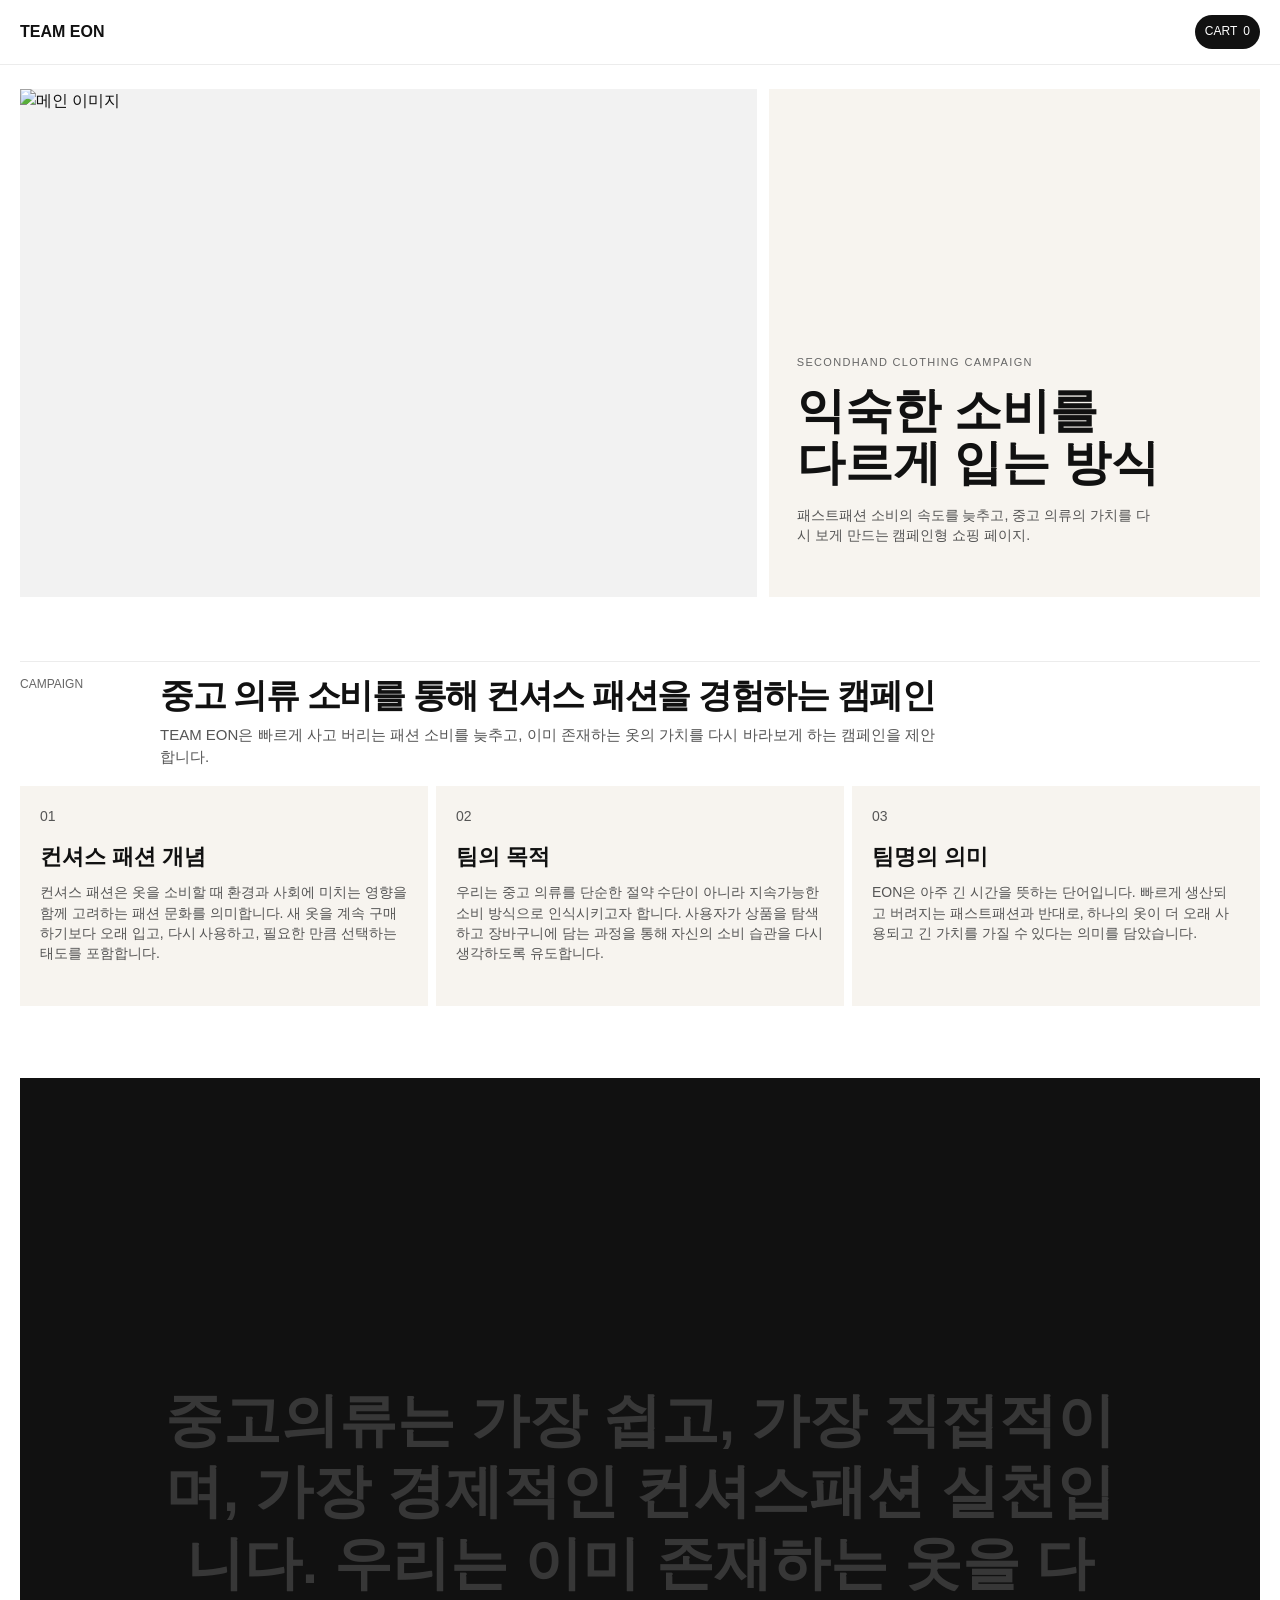
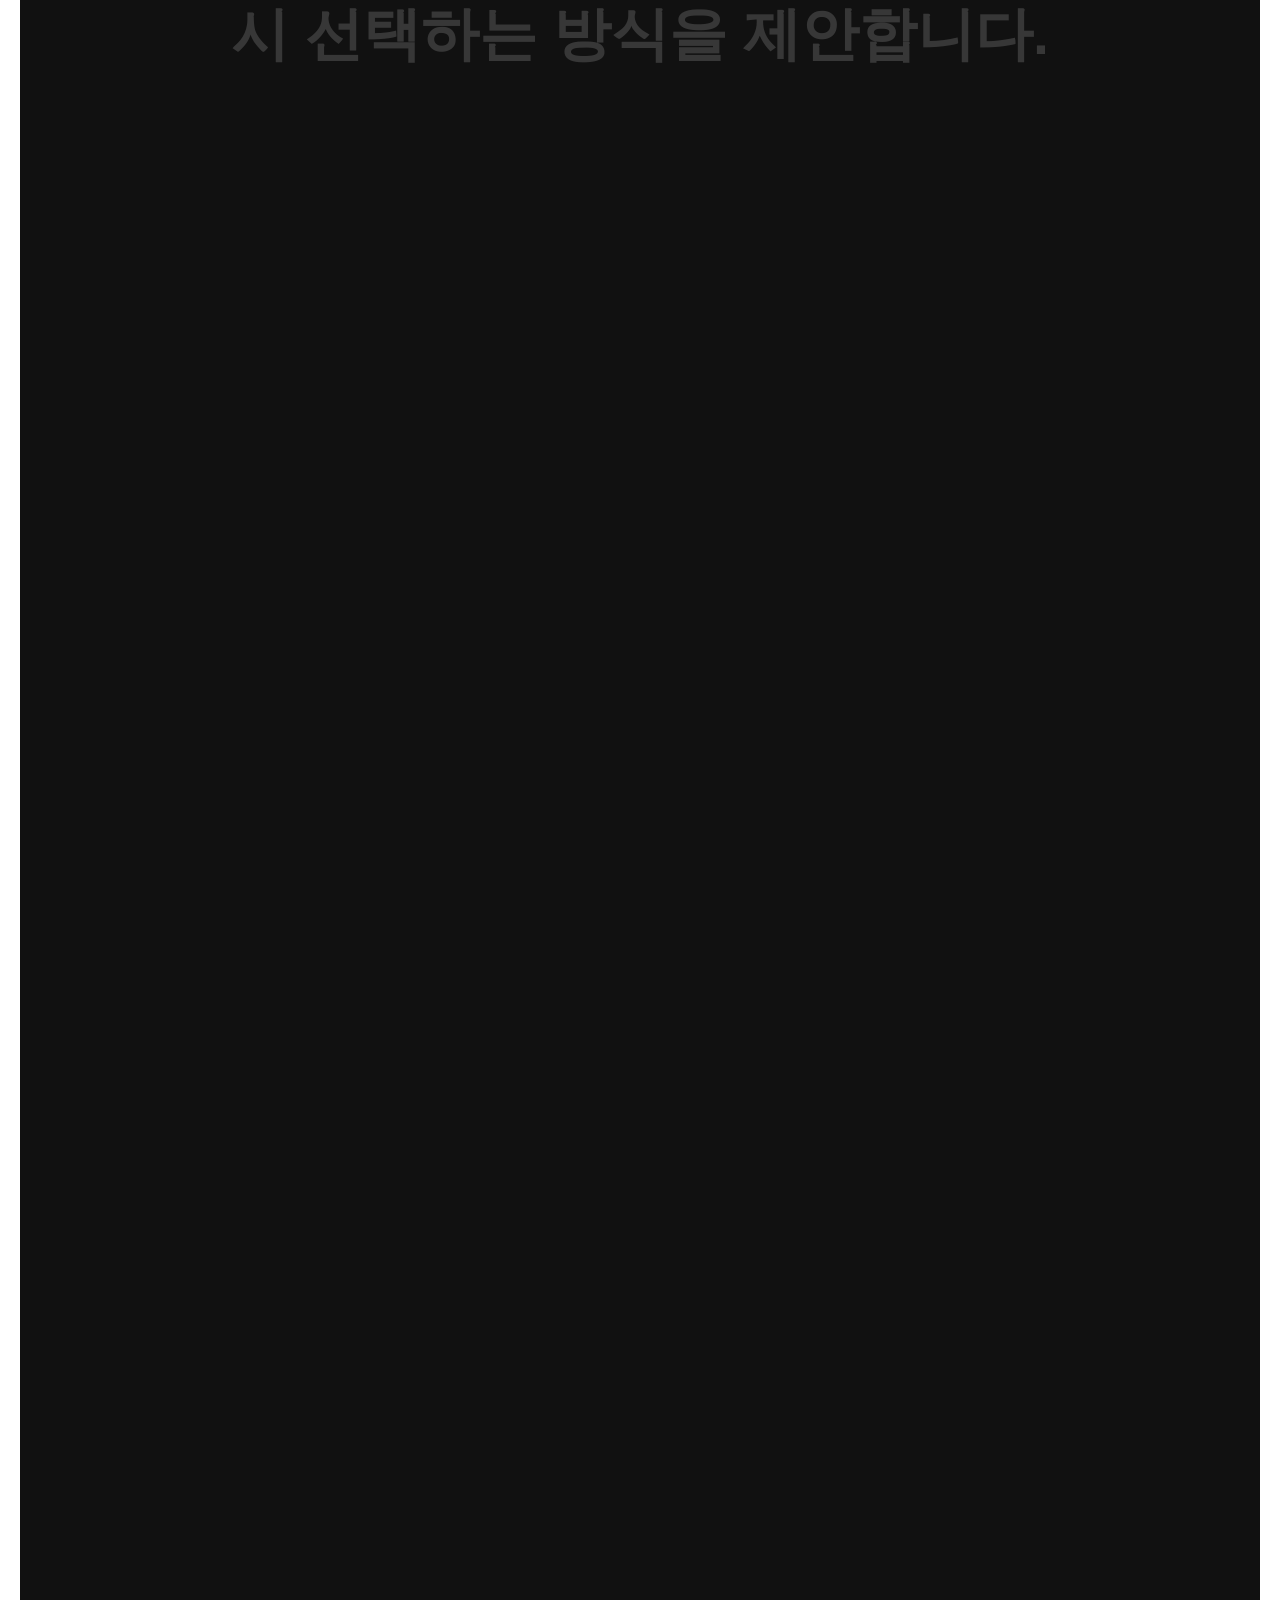
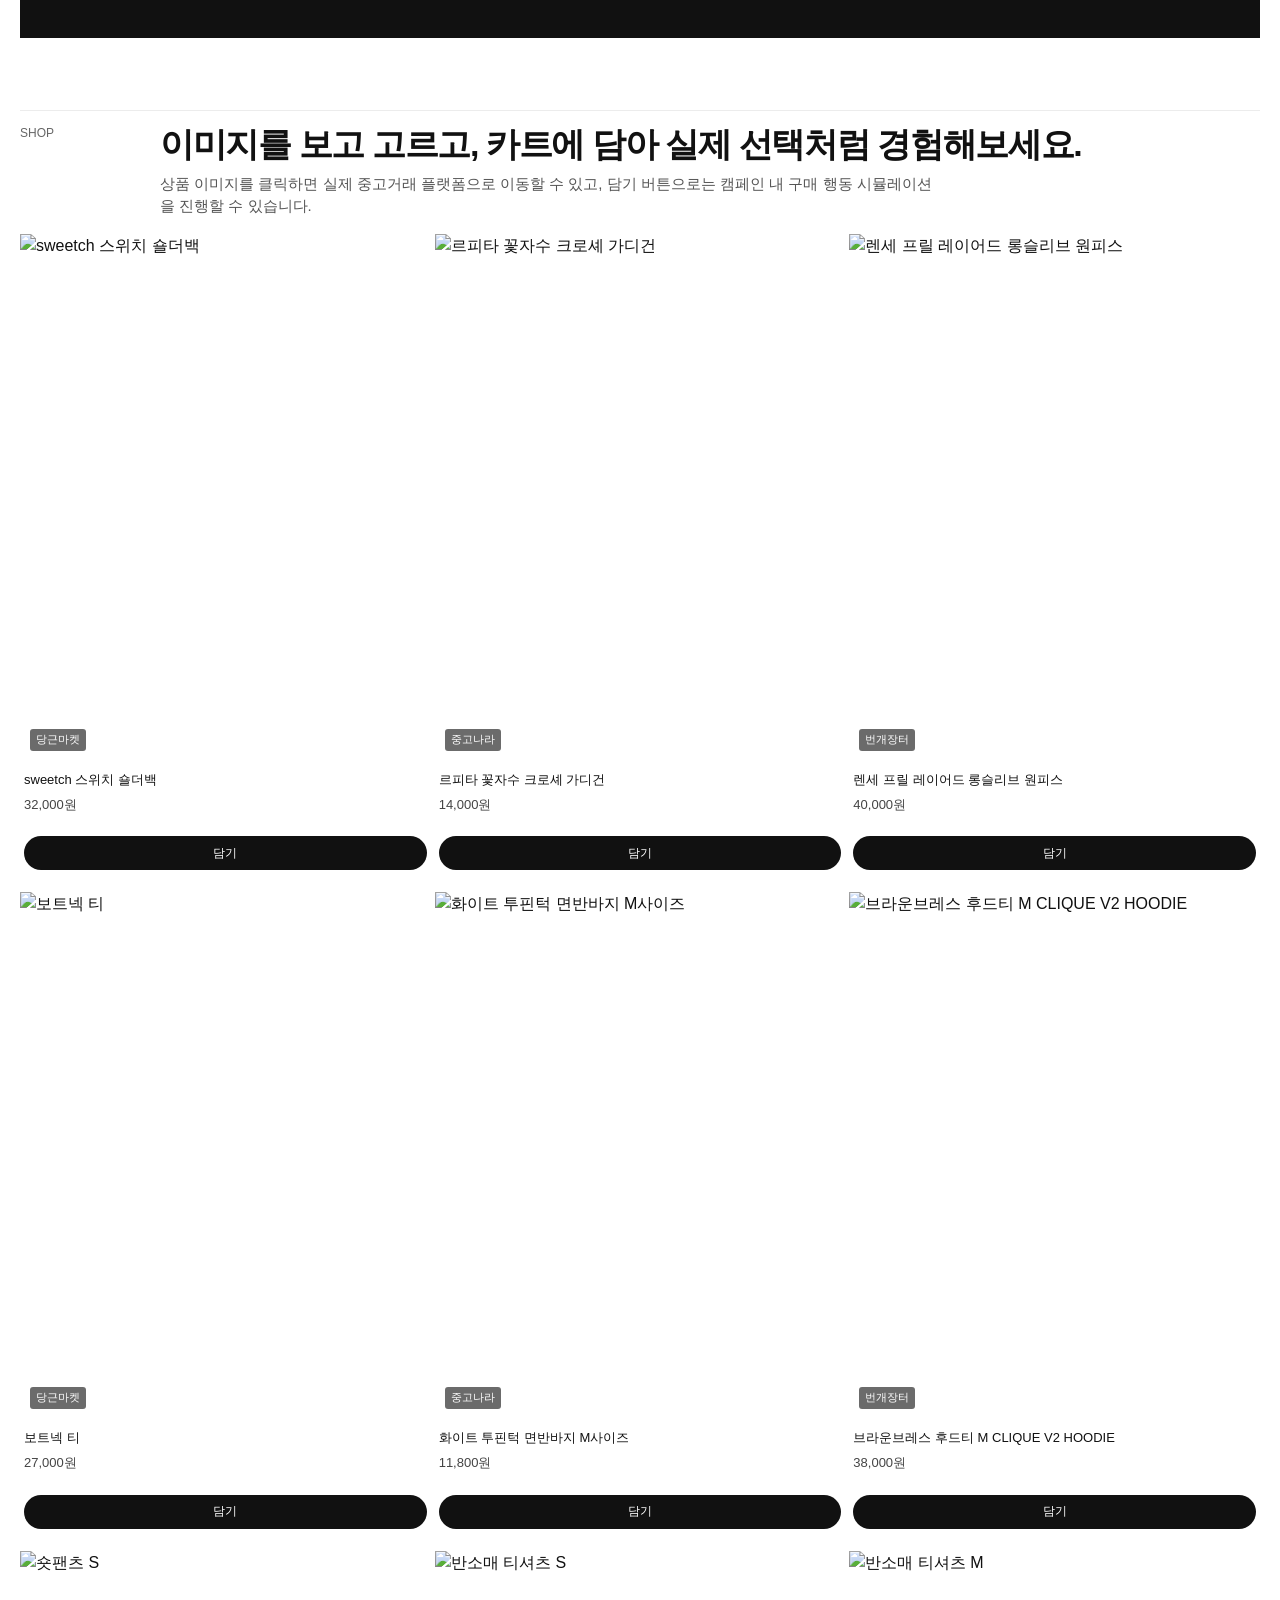
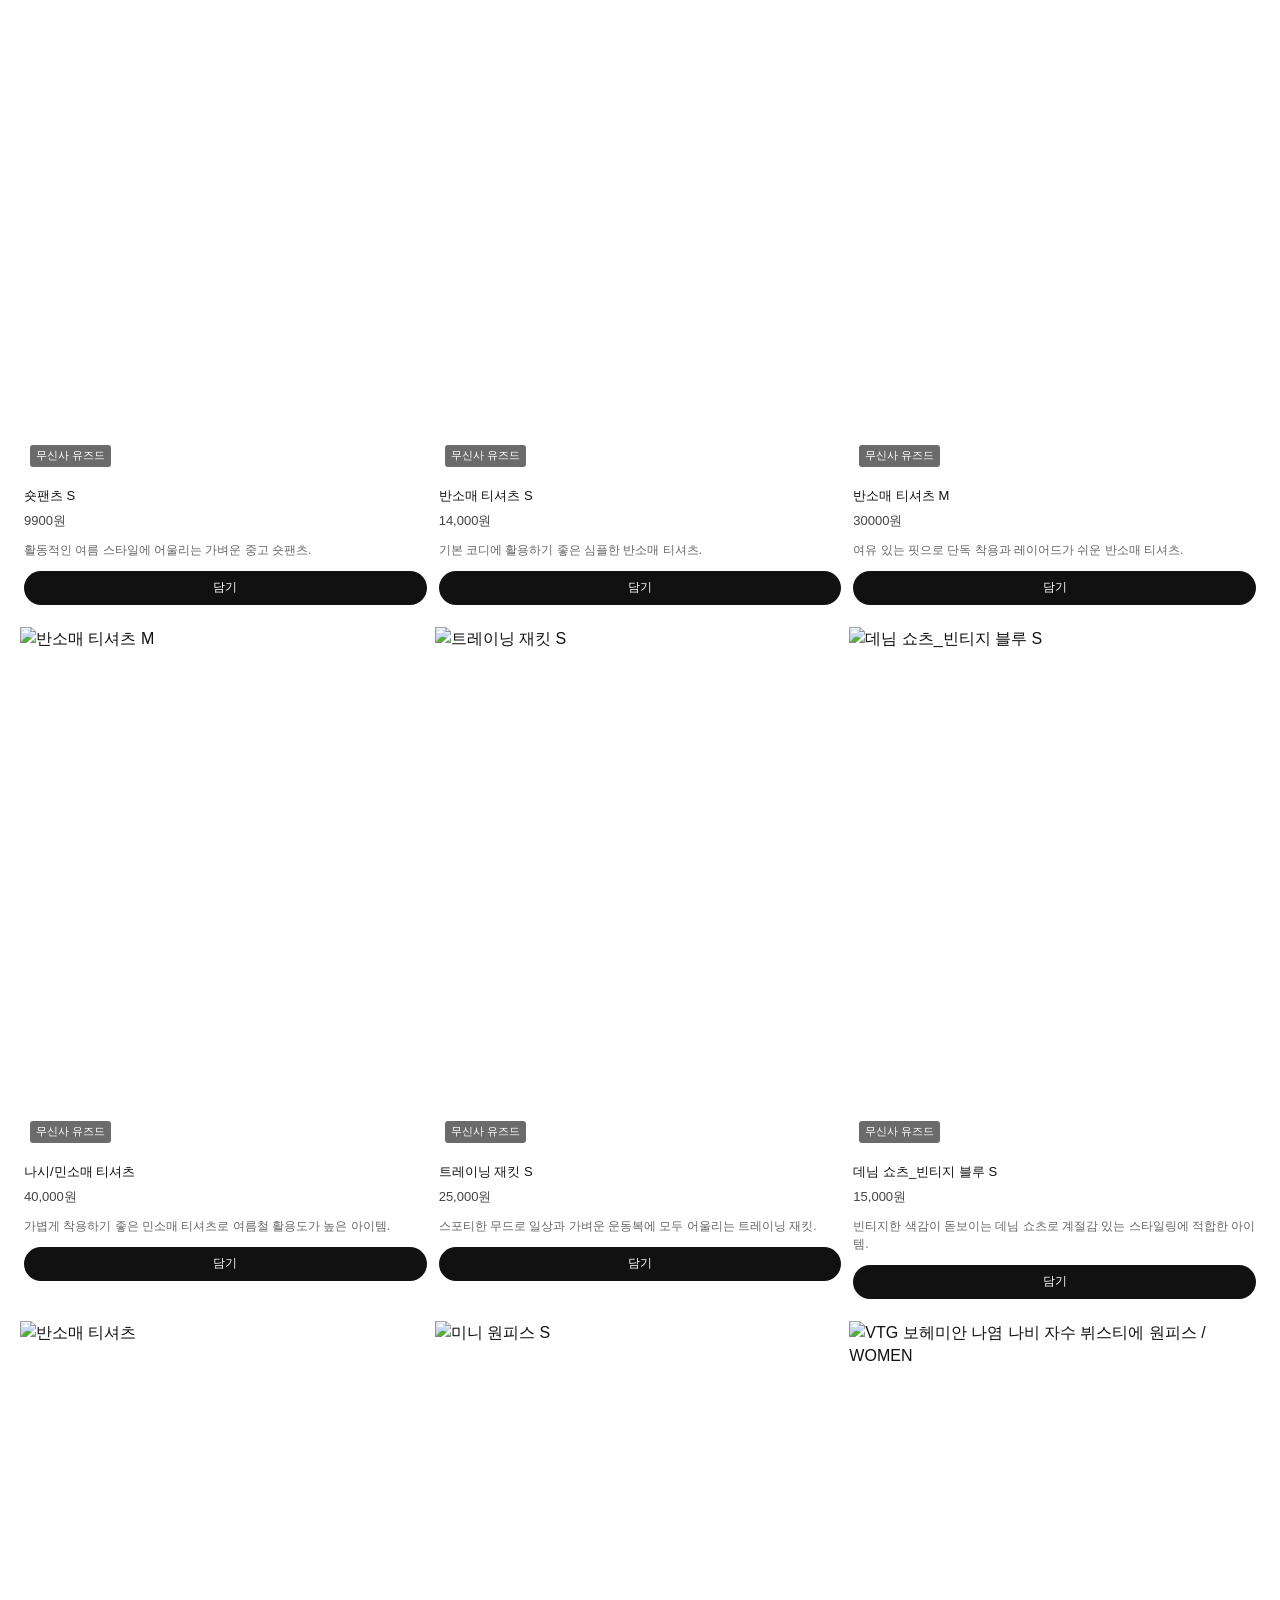
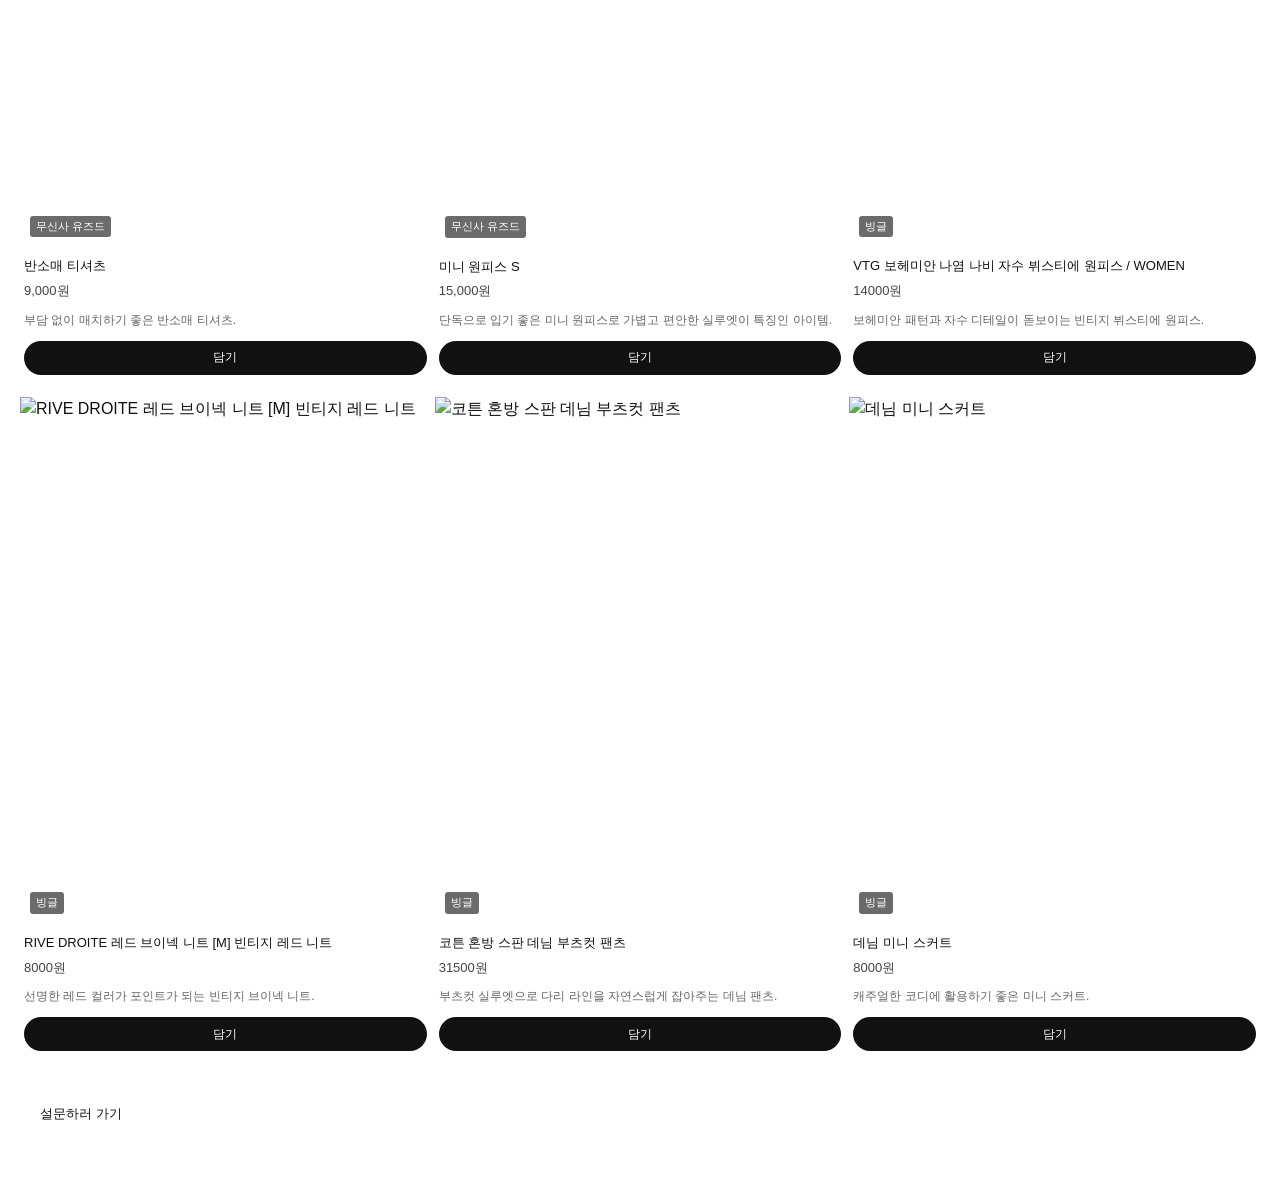
==== commit 3769c51a: "Update index.html" ====
--- a/index.html
+++ b/index.html
@@ -530,10 +530,21 @@
         </div>
       </div>
 
-      <div class="checkout-message" id="checkoutMessage">
-        <div class="checkout-message-content" id="checkoutMessageContent"></div>
-        <button class="checkout-cta" id="checkoutCloseBtn">다시 탐색하기</button>
-      </div>
+       <div
+          class="checkout-message-content"
+          id="checkoutMessageContent">
+        </div>
+      
+        <a
+          class="checkout-cta"
+          id="checkoutCloseBtn"
+          href="https://forms.gle/2maXS2J3r8oCuj2C6"
+          target="_blank"
+          rel="noopener noreferrer">
+          설문하러 가기
+        </a>
+      </div>
+      
     </section>
   </main>
   <div id="toast" class="toast" aria-live="polite">
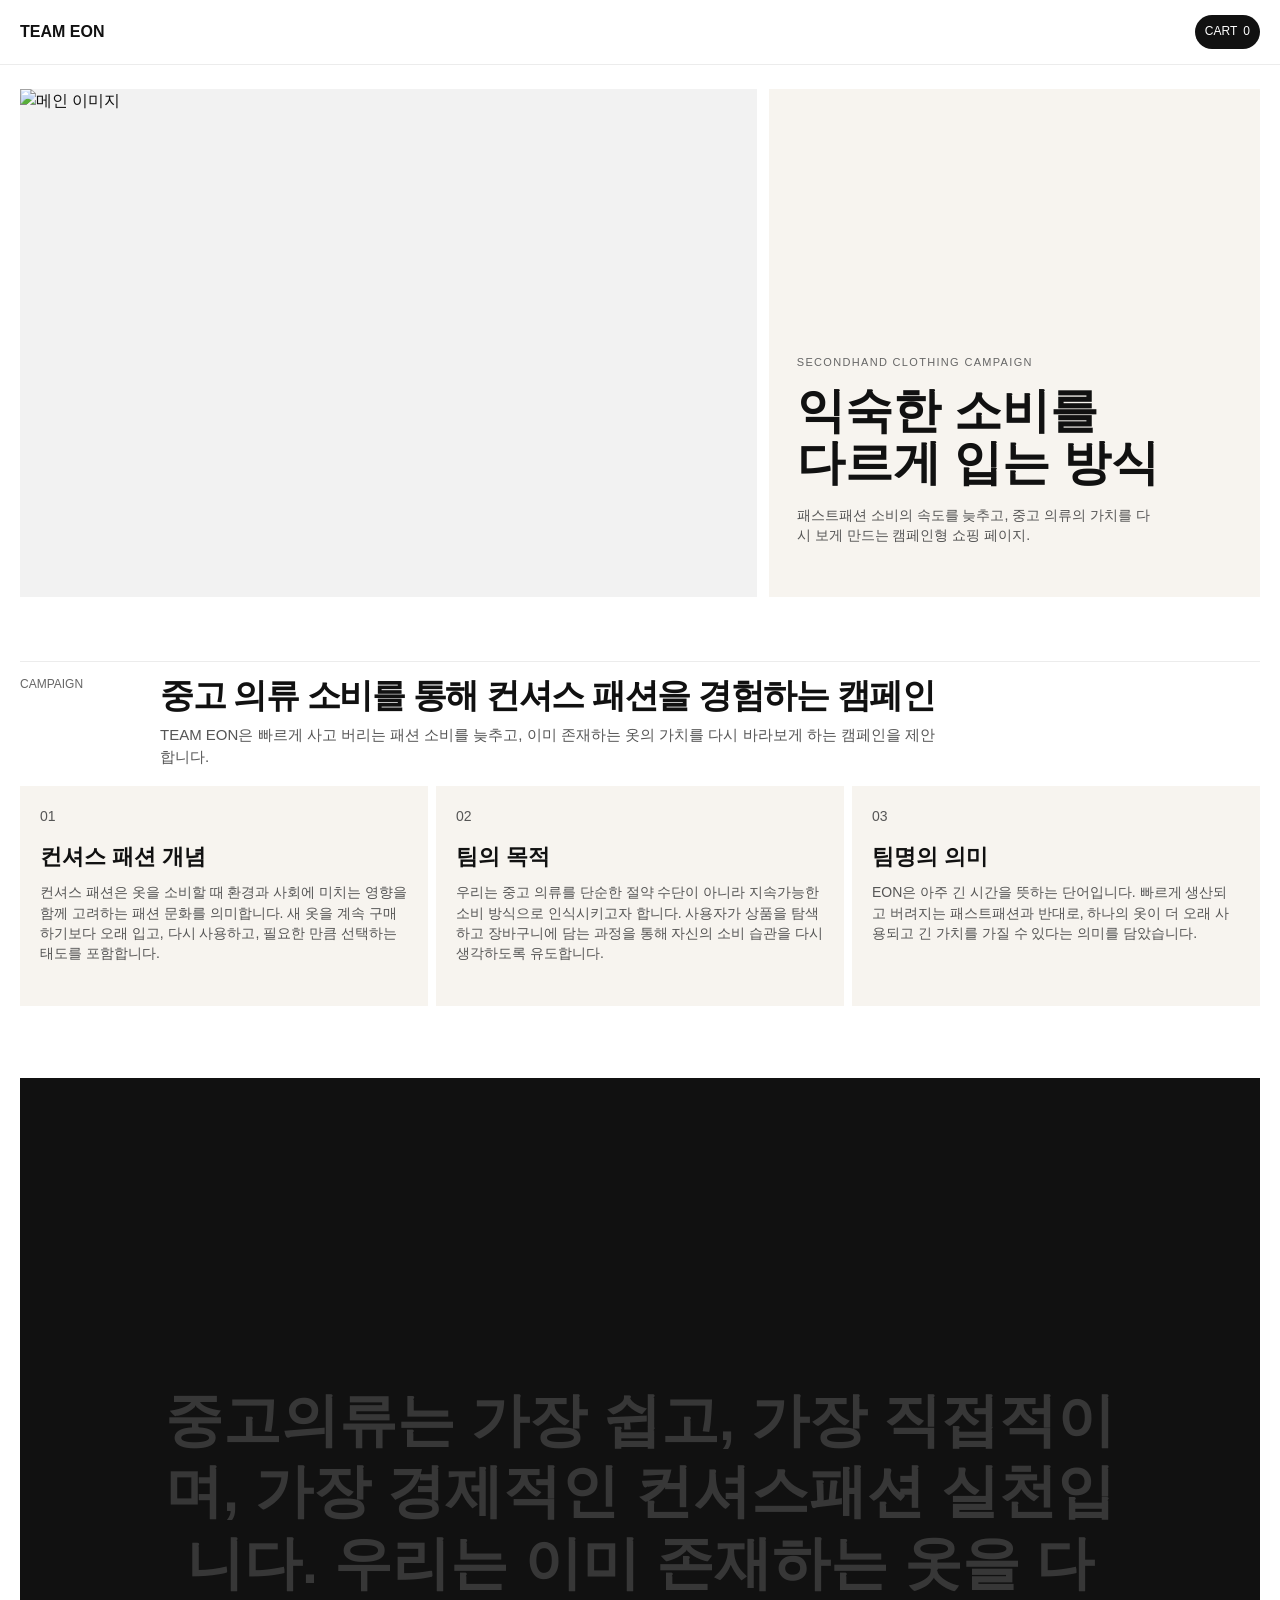
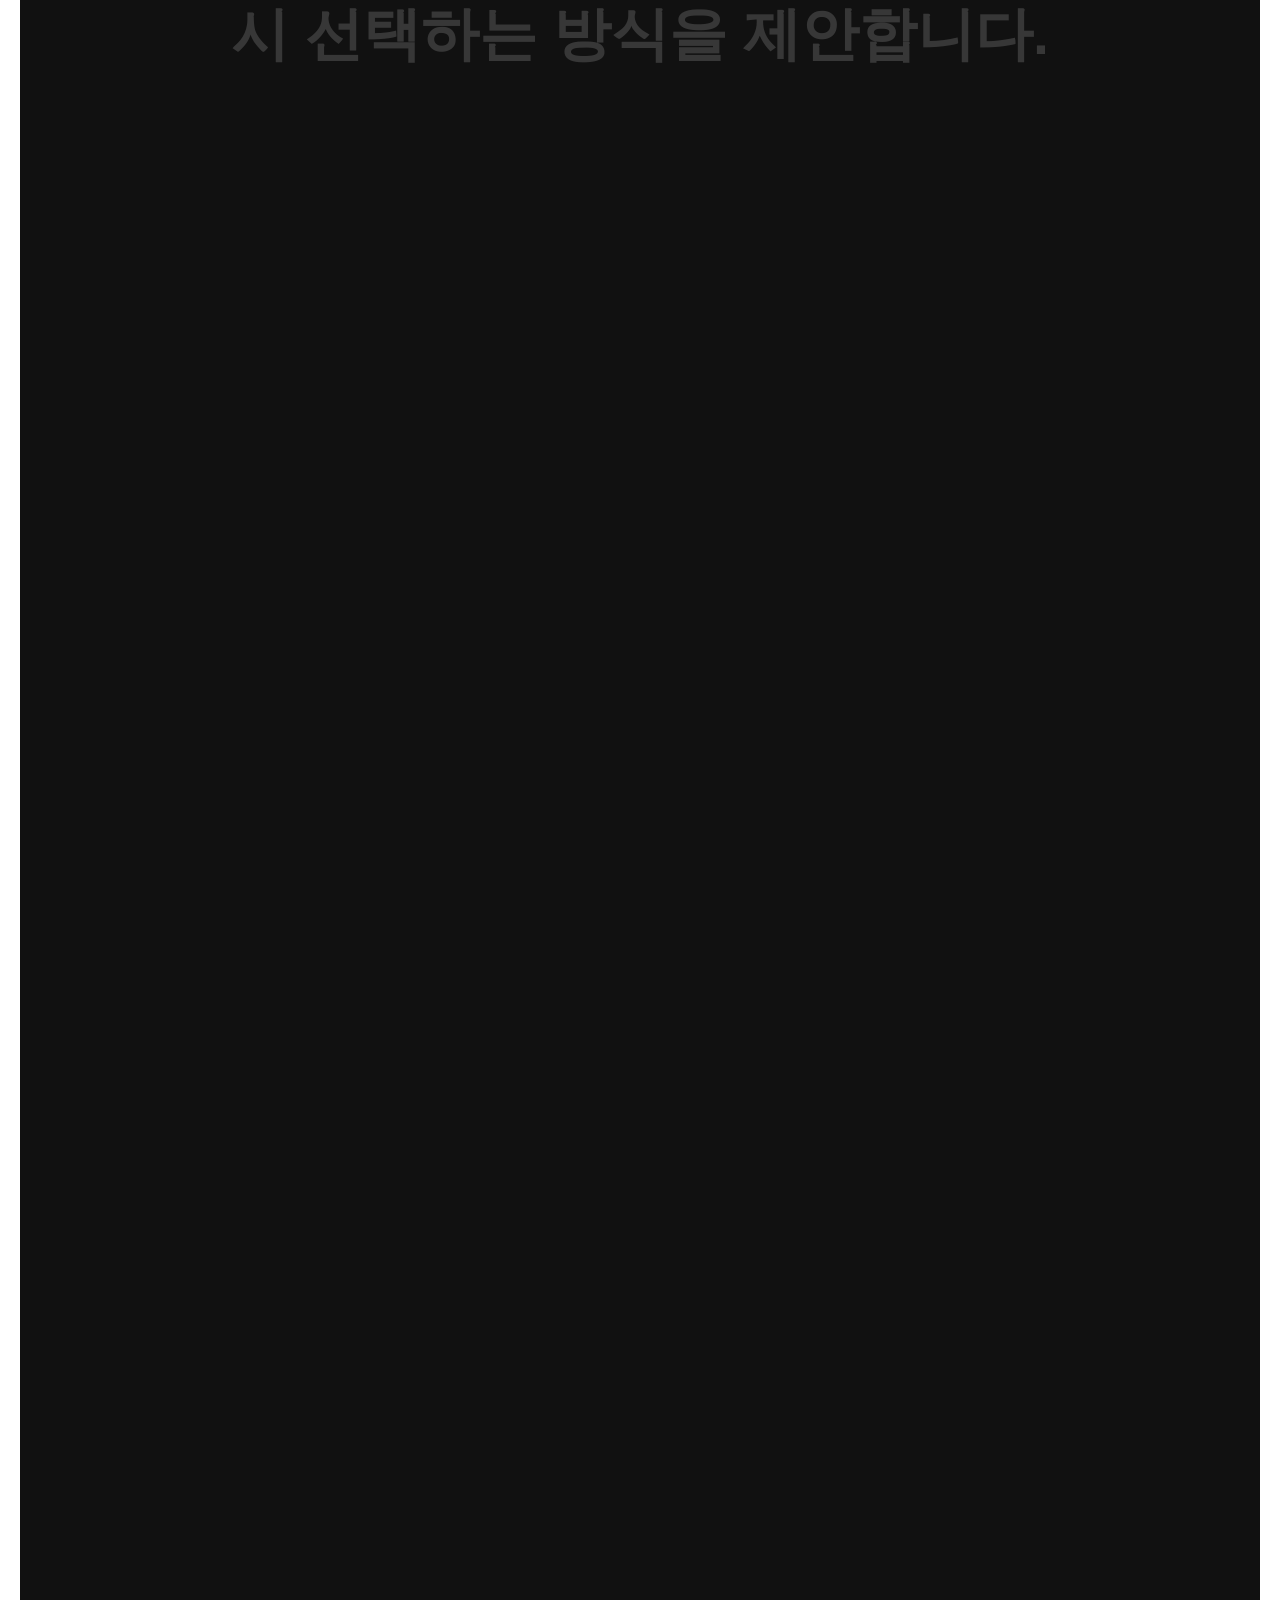
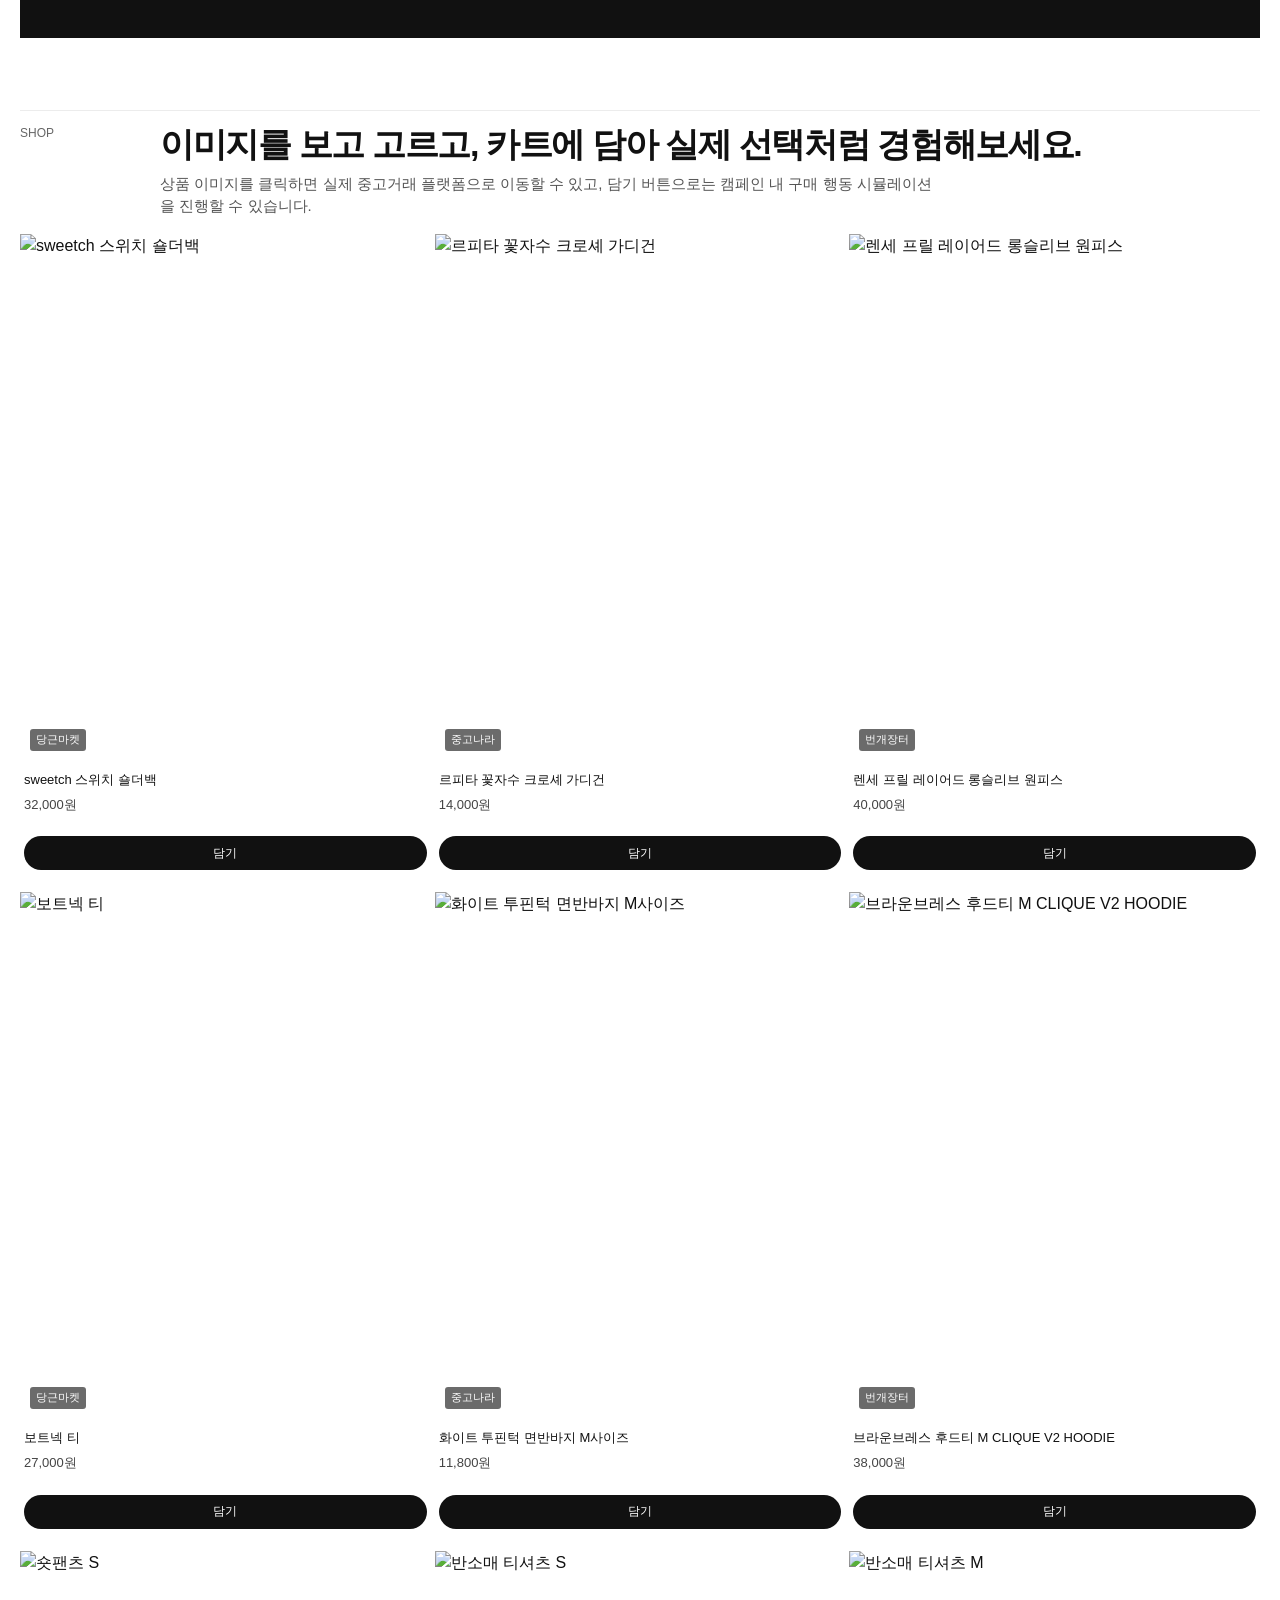
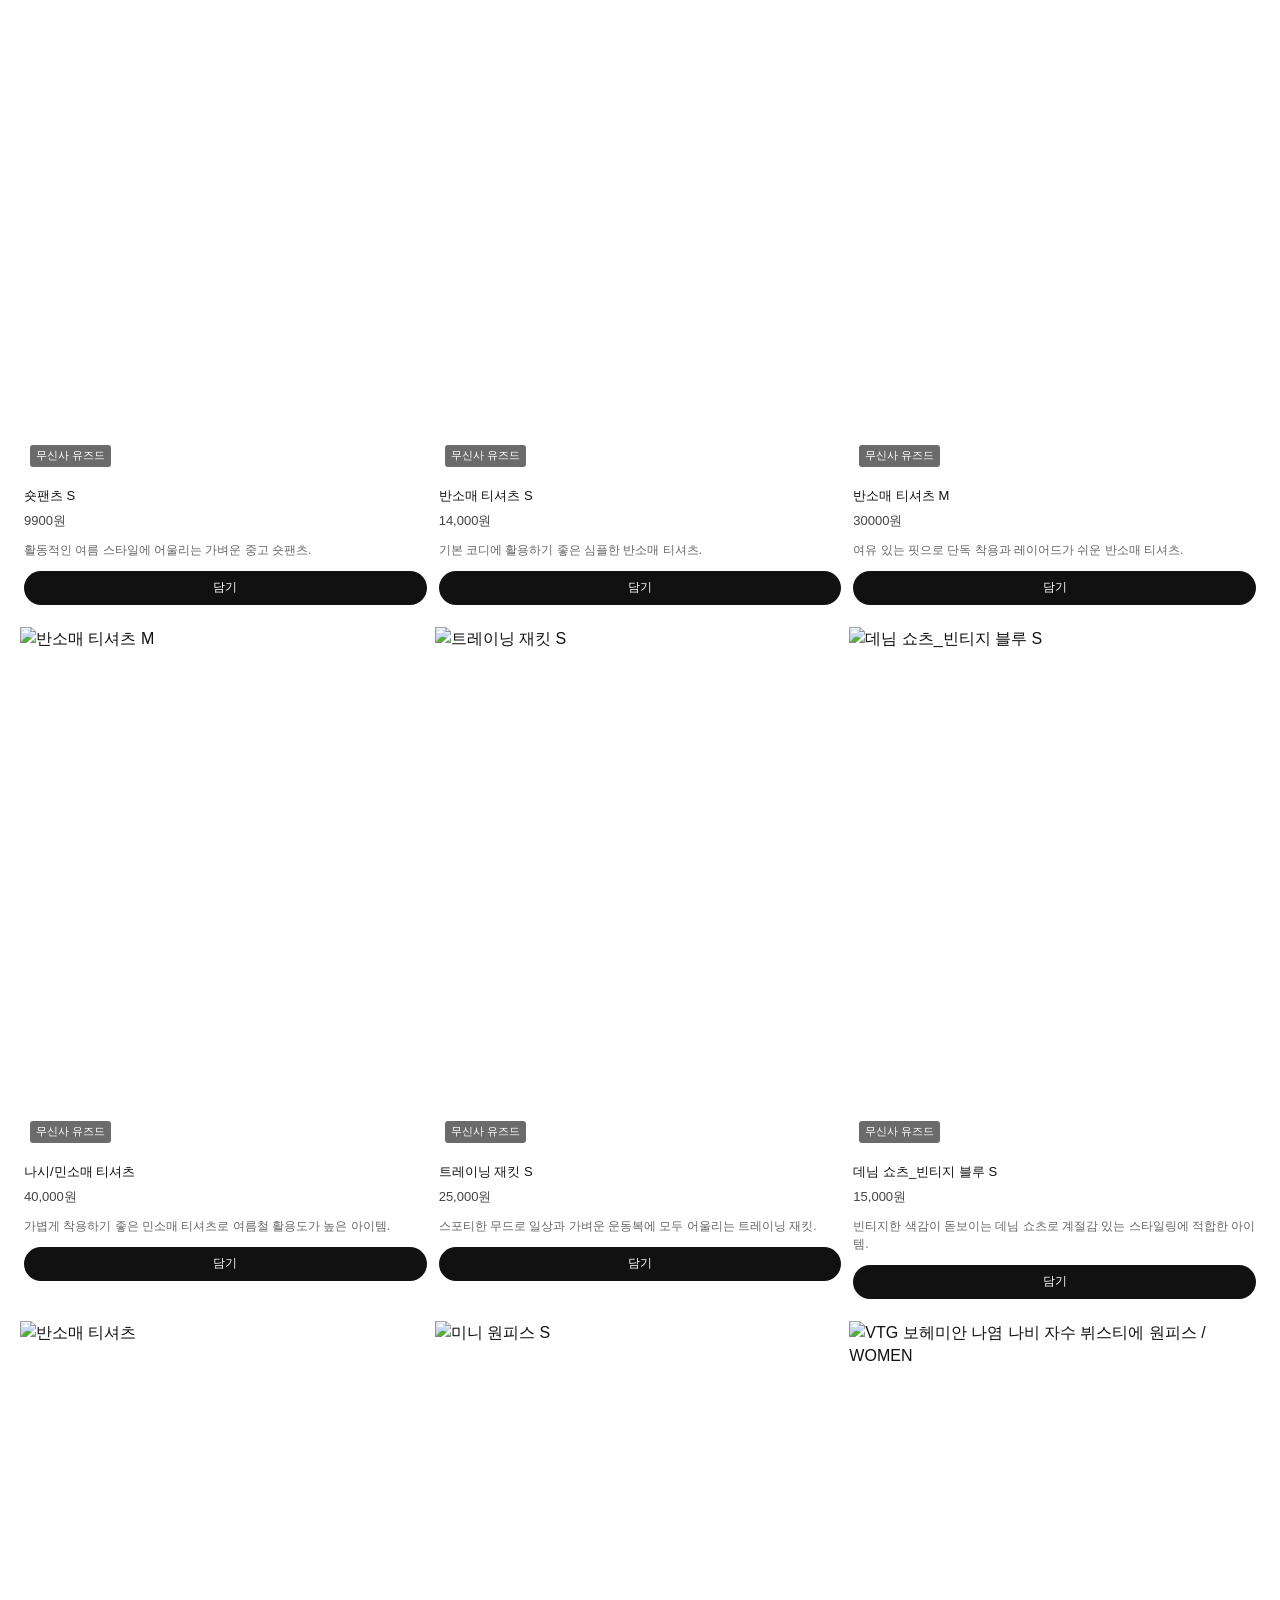
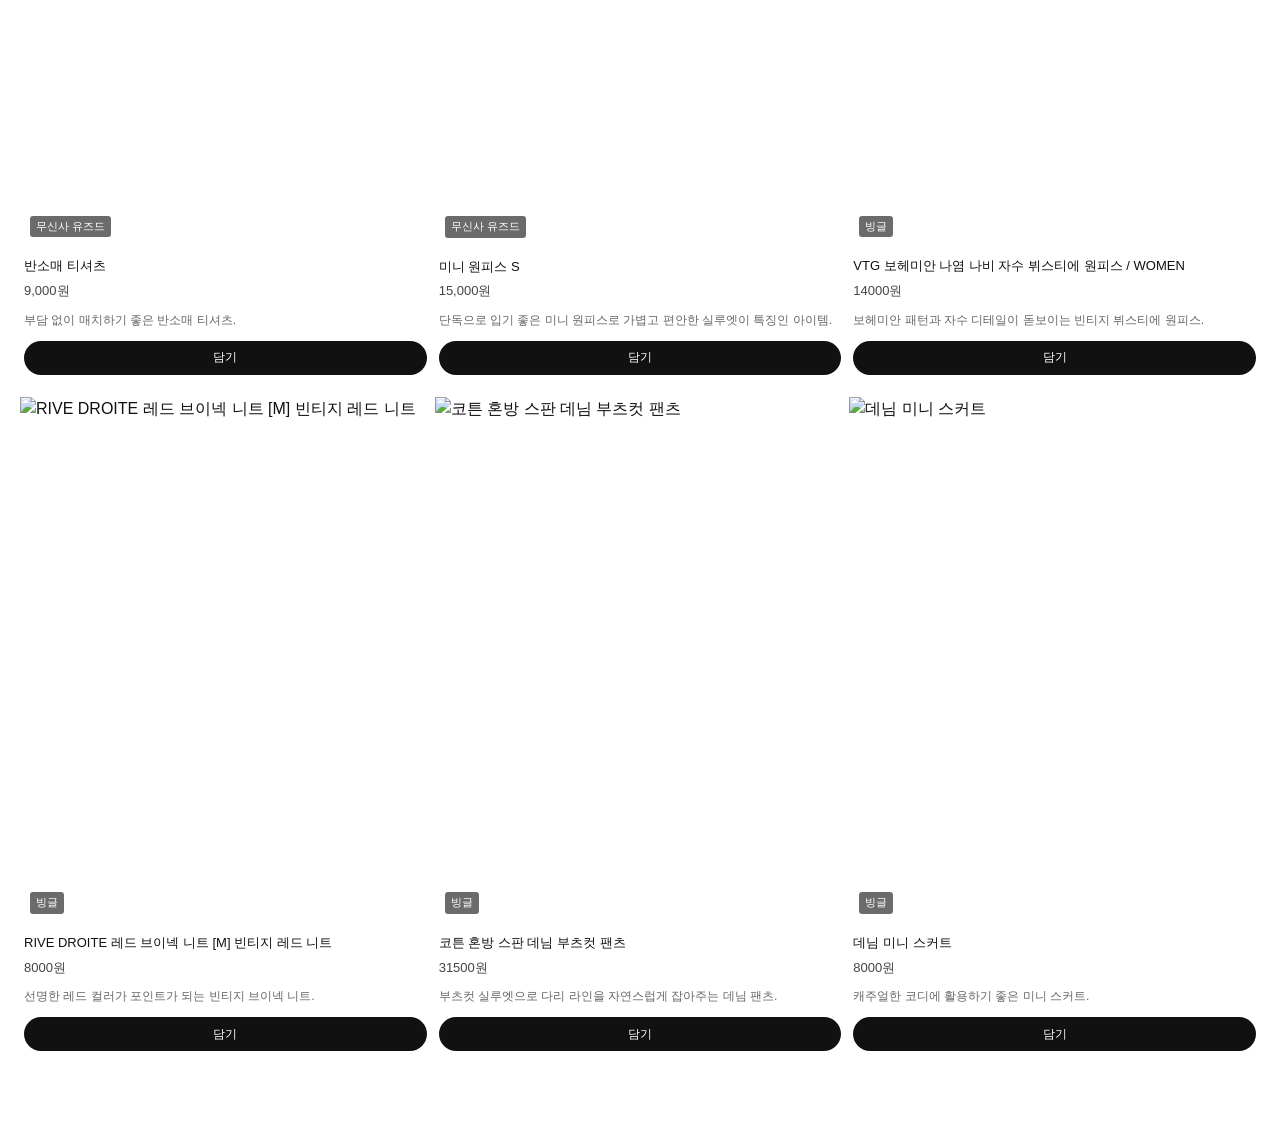
==== commit 9dddb242: "Update index.html" ====
--- a/index.html
+++ b/index.html
@@ -530,19 +530,10 @@
         </div>
       </div>
 
-       <div
-          class="checkout-message-content"
-          id="checkoutMessageContent">
-        </div>
-      
-        <a
-          class="checkout-cta"
-          id="checkoutCloseBtn"
-          href="https://forms.gle/2maXS2J3r8oCuj2C6"
-          target="_blank"
-          rel="noopener noreferrer">
-          설문하러 가기
-        </a>
+      <div class="checkout-message" id="checkoutMessage">
+        <div class="checkout-message-content" id="checkoutMessageContent"></div>
+        <a class="checkout-cta" id="checkoutCloseBtn" href="https://forms.gle/2maXS2J3r8oCuj2C6" target="_blank" rel="noopener noreferrer">
+        설문하러 가기 </a>
       </div>
       
     </section>
--- a/style.css
+++ b/style.css
@@ -586,11 +586,28 @@
 }
 
 .checkout-cta {
-  padding: 12px 20px;
+  display: inline-flex;
+  align-items: center;
+  justify-content: center;
+
+  min-height: 48px;
+  padding: 0 24px;
+
   border-radius: 999px;
+
   background: #fff;
   color: #111;
-  font-size: 13px;
+
+  font-size: 14px;
+  font-weight: 600;
+
+  text-decoration: none;
+
+  transition: 0.2s ease;
+}
+
+.checkout-cta:hover {
+  background: #f0f0f0;
 }
 
 .toast {
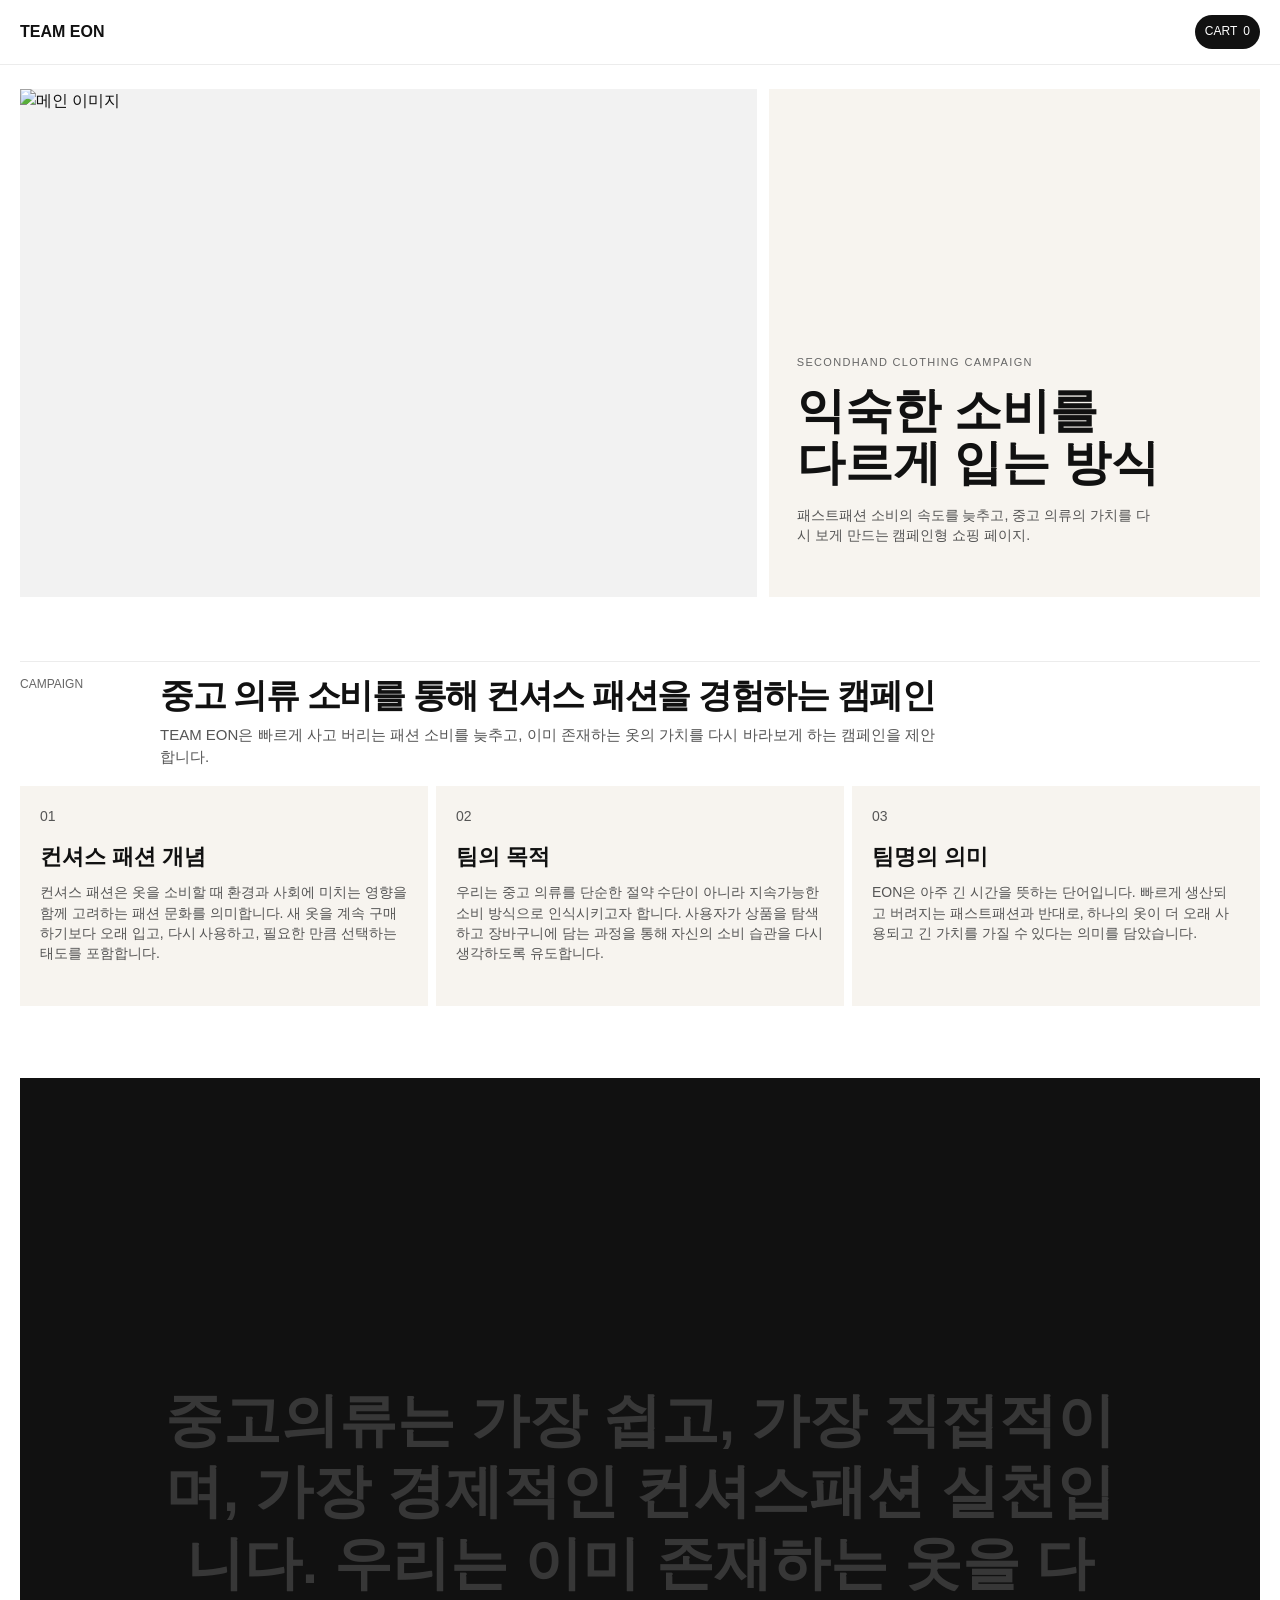
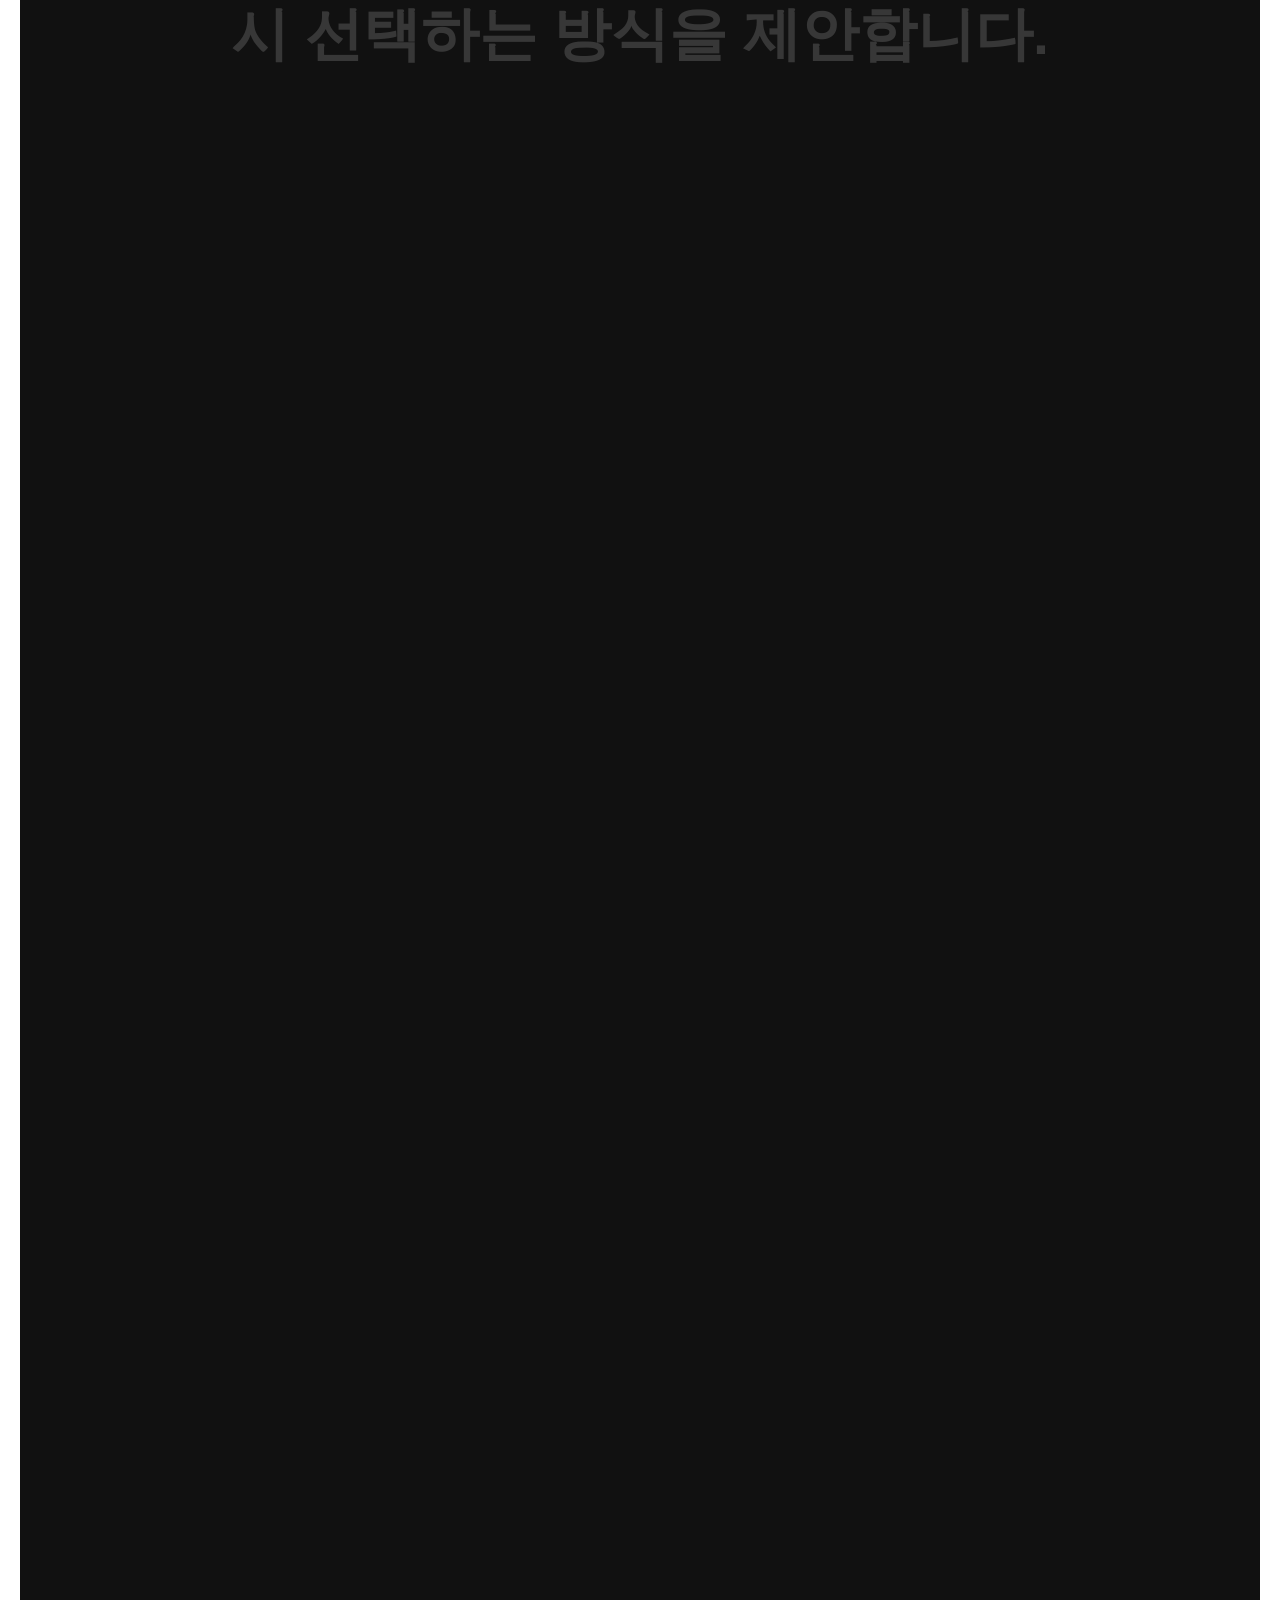
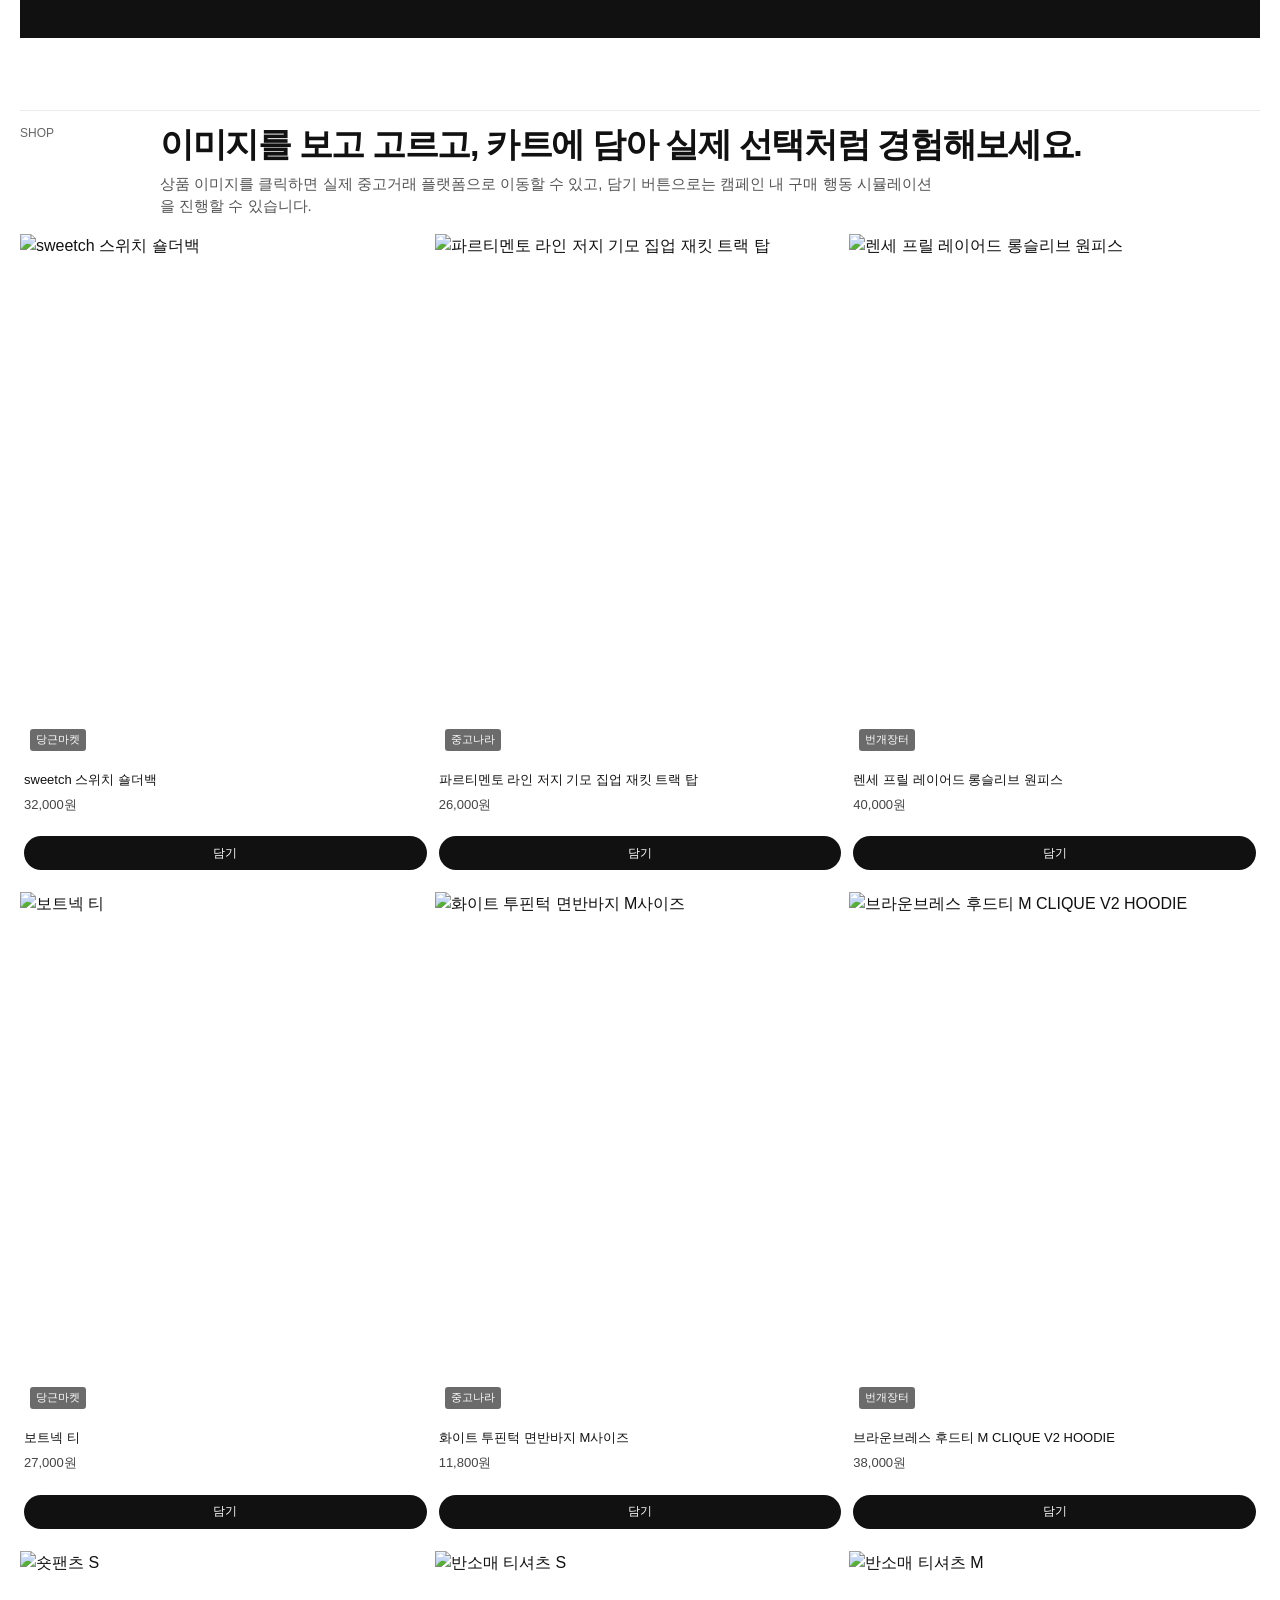
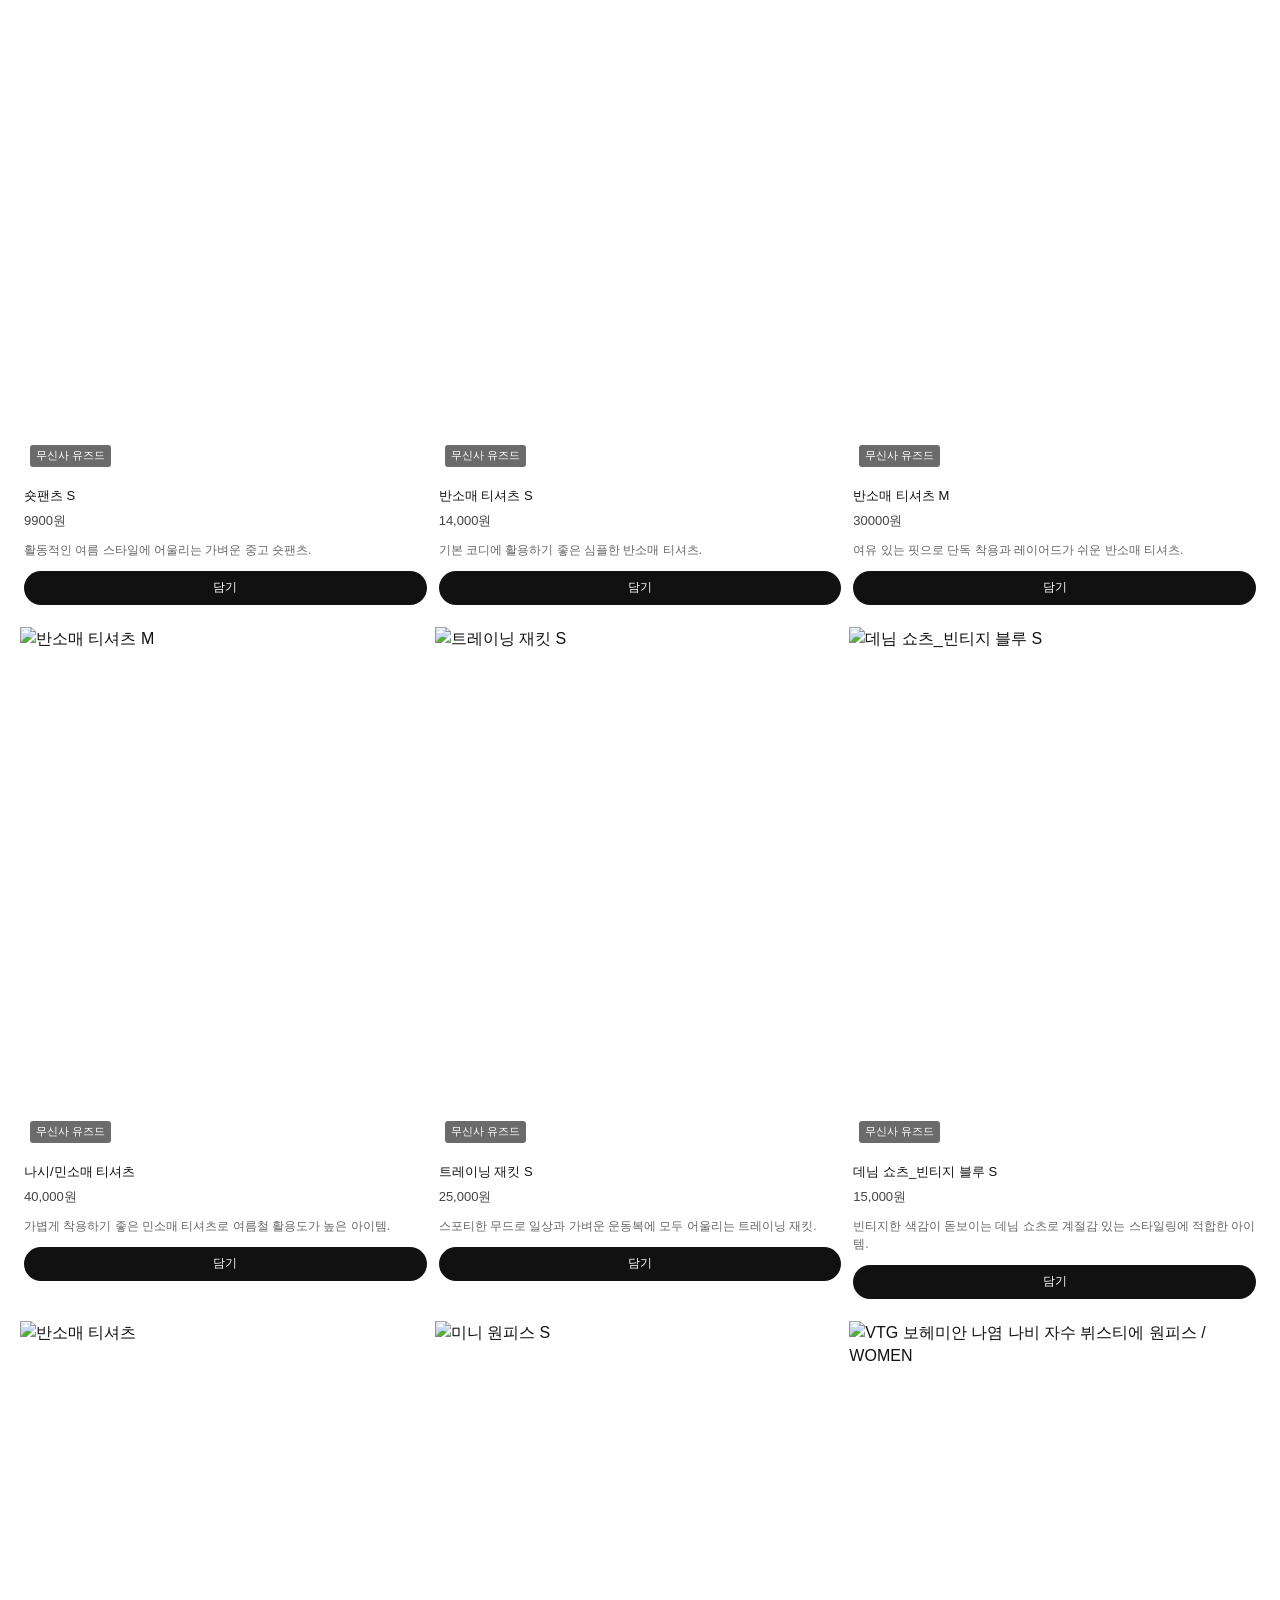
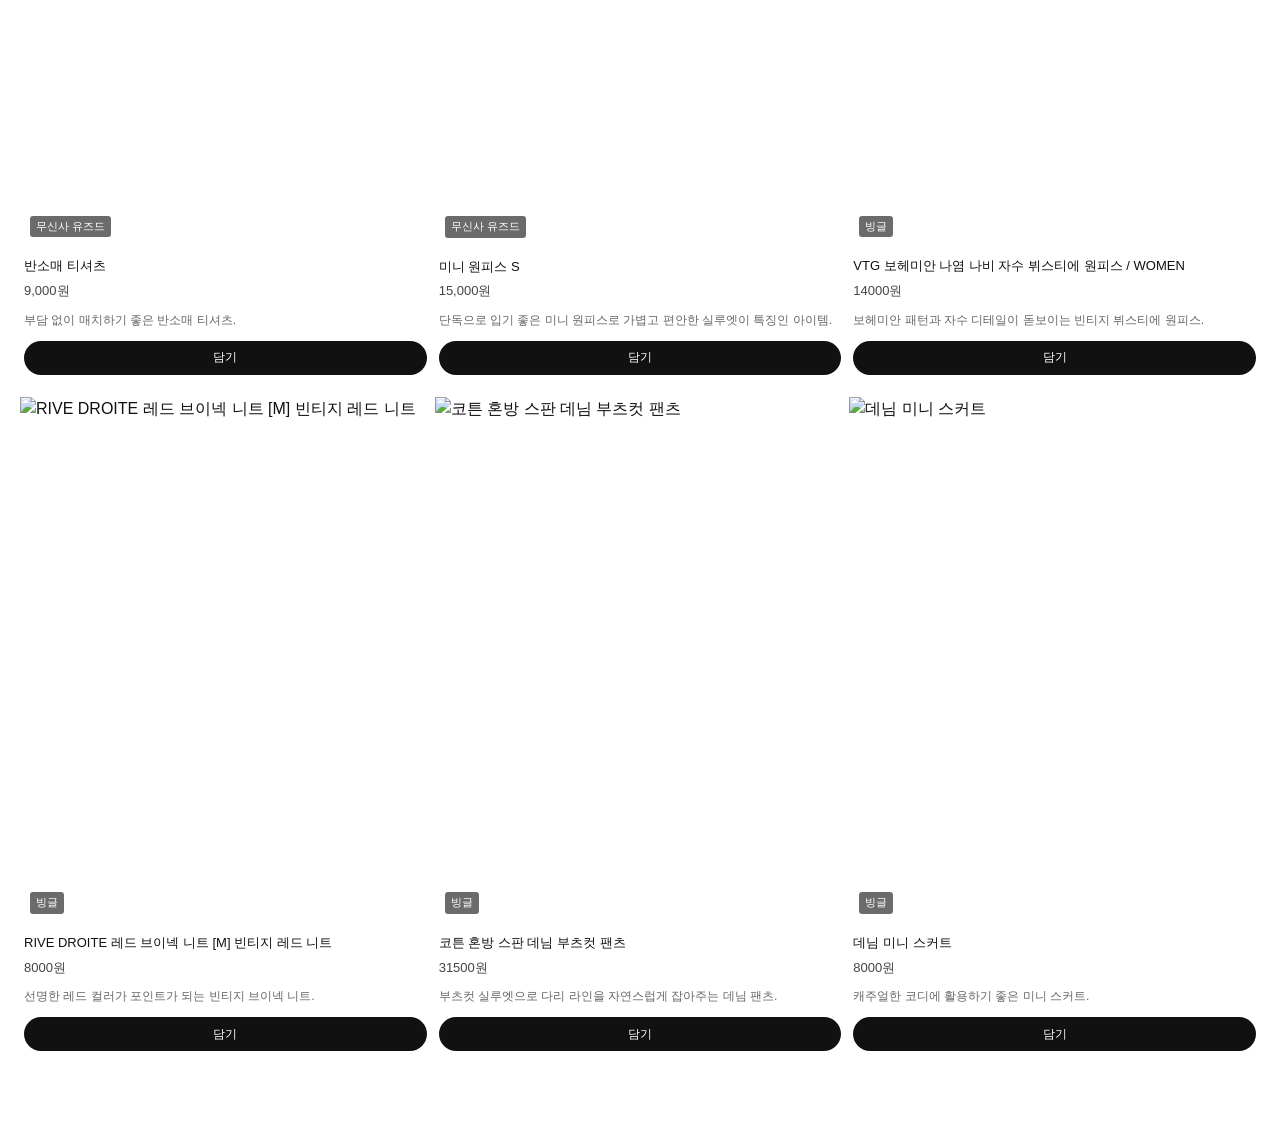
==== commit cdb7a15d: "Update index.html" ====
--- a/index.html
+++ b/index.html
@@ -120,18 +120,18 @@
           </div>
         </article>
 
-        <article class="product-card" data-id="2" data-name="르피타 꽃자수 크로셰 가디건" data-price="14000" data-image="https://img2.joongna.com/media/original/2026/05/03/1777813180873IFY_wEmID.jpg?impolicy=resize">
+        <article class="product-card" data-id="2" data-name="파르티멘토 라인 저지 기모 집업 재킷 트랙 탑" data-price="26000" data-image="https://img2.joongna.com/media/original/2026/06/01/1780285616656QlD_ehIbP.jpg?impolicy=resize">
           <a href="https://web.joongna.com/" target="_blank" rel="noopener noreferrer" class="product-image-link">
             <div class="product-image">
-              <img src="https://img2.joongna.com/media/original/2026/05/03/1777813180873IFY_wEmID.jpg?impolicy=resize" alt="르피타 꽃자수 크로셰 가디건">
+              <img src="https://img2.joongna.com/media/original/2026/06/01/1780285616656QlD_ehIbP.jpg?impolicy=resize" alt="파르티멘토 라인 저지 기모 집업 재킷 트랙 탑">
               <span class="product-tag">중고나라</span>
             </div>
           </a>
           <div class="product-body">
             <div class="product-title-row">
-              <p class="product-title">르피타 꽃자수 크로셰 가디건</p>
-            </div>
-            <p class="product-price">14,000원</p>
+              <p class="product-title">파르티멘토 라인 저지 기모 집업 재킷 트랙 탑</p>
+            </div>
+            <p class="product-price">26,000원</p>
             <p class="product-desc"></p>
             <div class="product-actions">
               
@@ -532,9 +532,16 @@
 
       <div class="checkout-message" id="checkoutMessage">
         <div class="checkout-message-content" id="checkoutMessageContent"></div>
-        <a class="checkout-cta" id="checkoutCloseBtn" href="https://forms.gle/2maXS2J3r8oCuj2C6" target="_blank" rel="noopener noreferrer">
-        설문하러 가기 </a>
-      </div>
+        <a class="checkout-cta"
+          id="checkoutCloseBtn"
+          href="https://docs.google.com/forms/d/e/1FAIpQLSdmxSheTuVGWpXg1VC1zOUWDbNnlE4RgwT5wCCnJ6qfb3f1SA/viewform"
+          target="_blank"
+          rel="noopener noreferrer">
+          설문하러 가기
+        </a>
+      </div>
+
+      
       
     </section>
   </main>
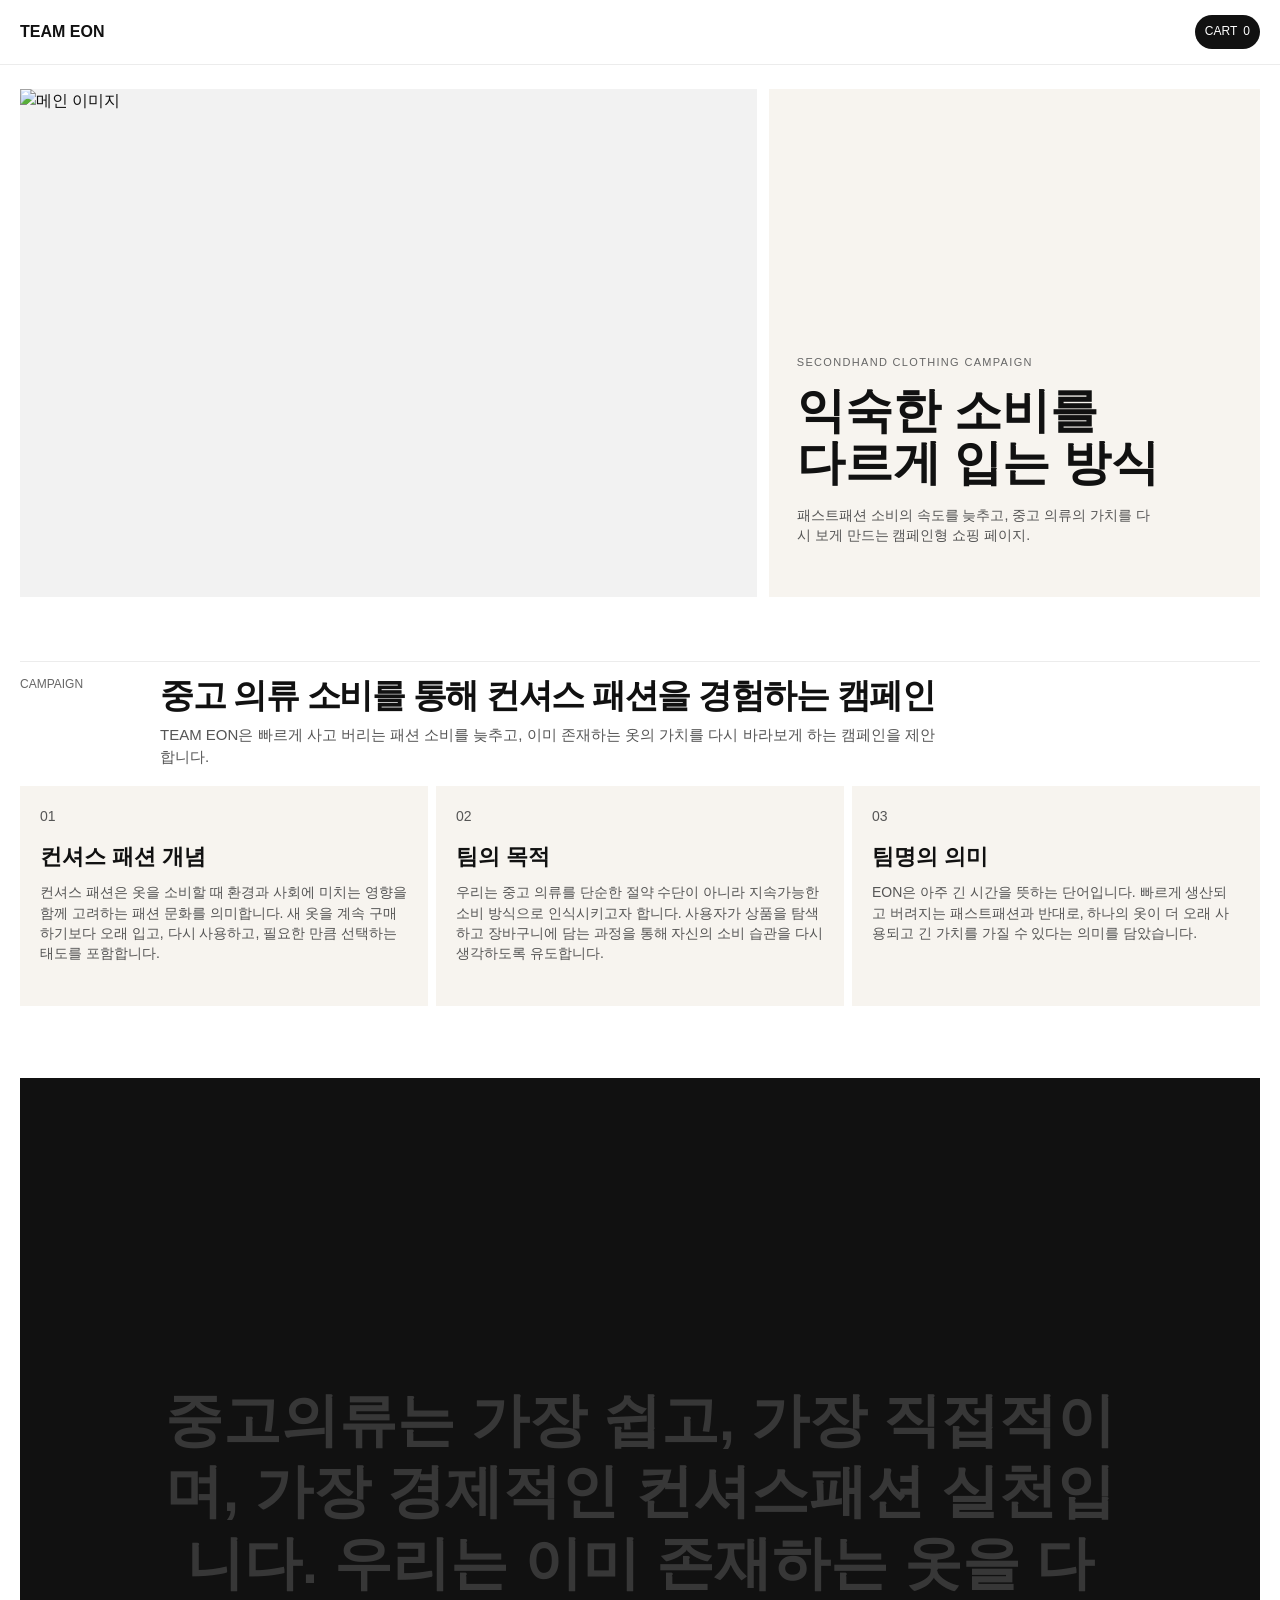
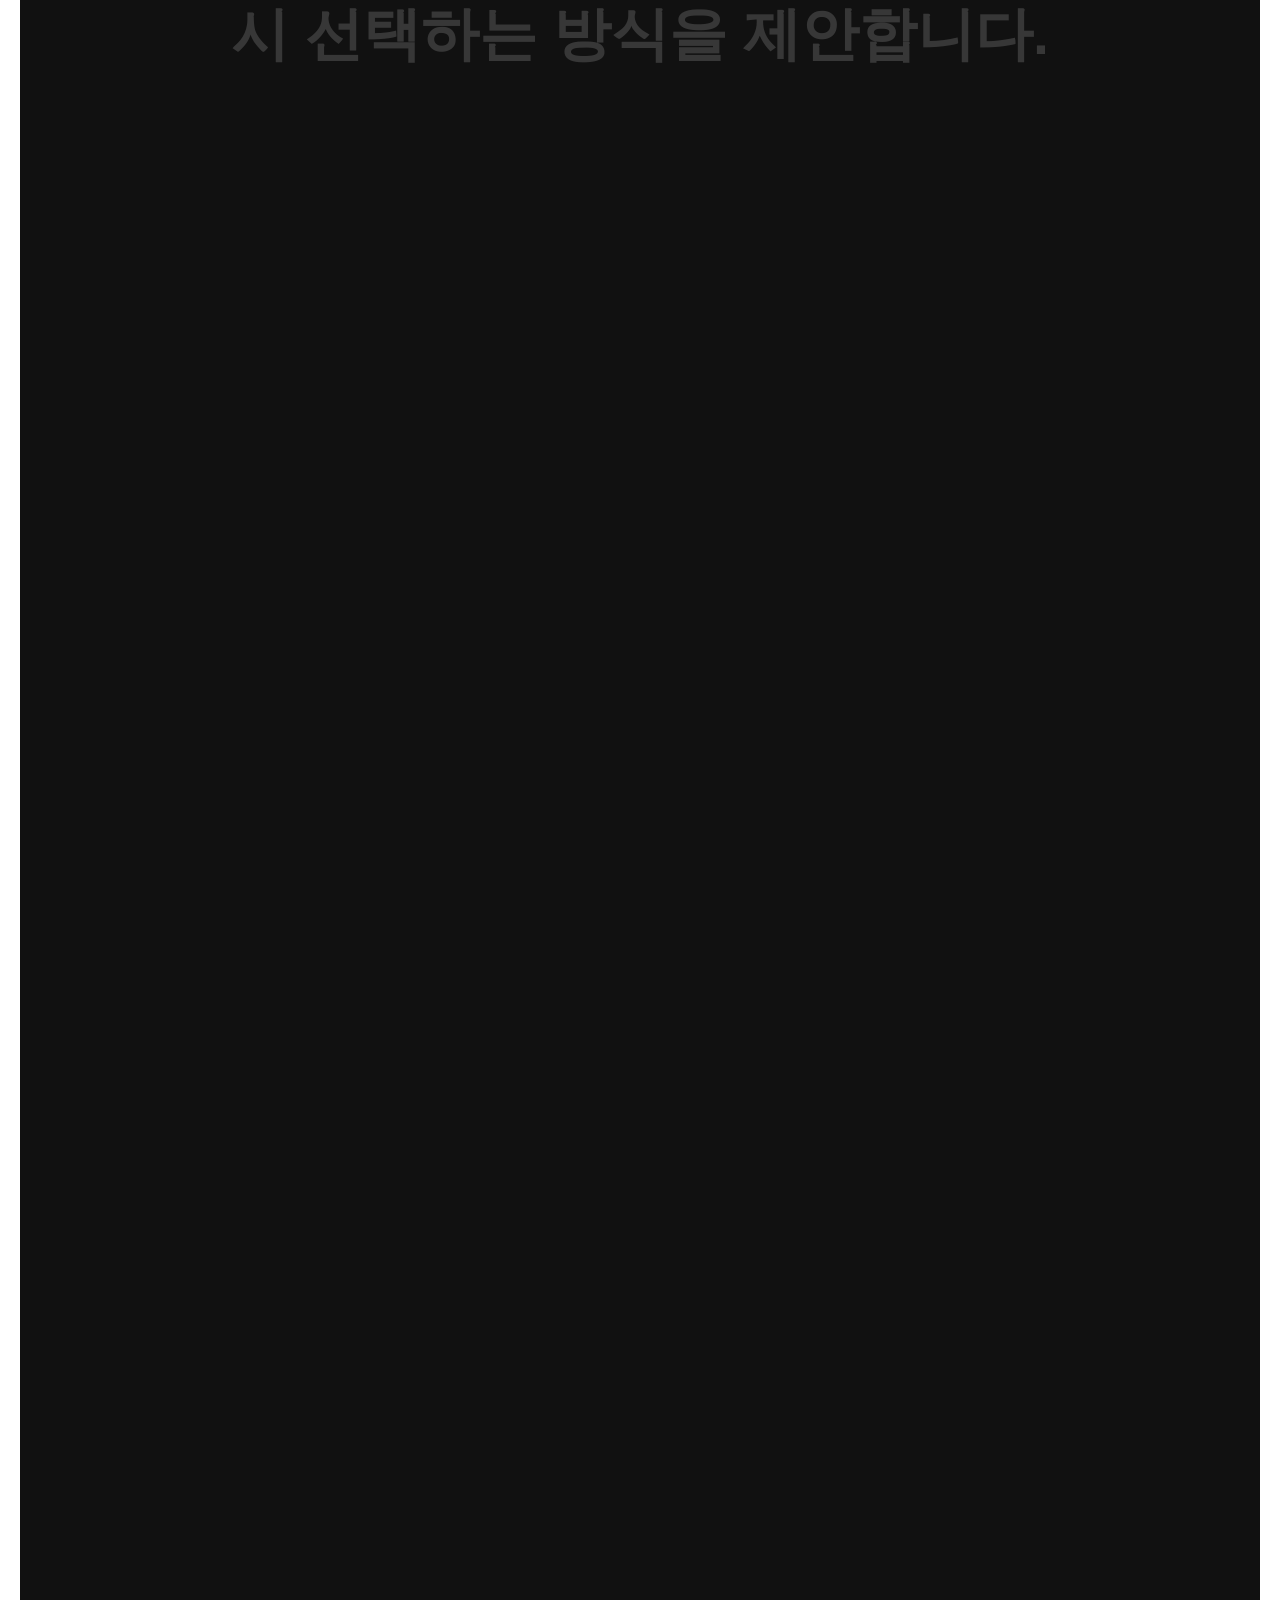
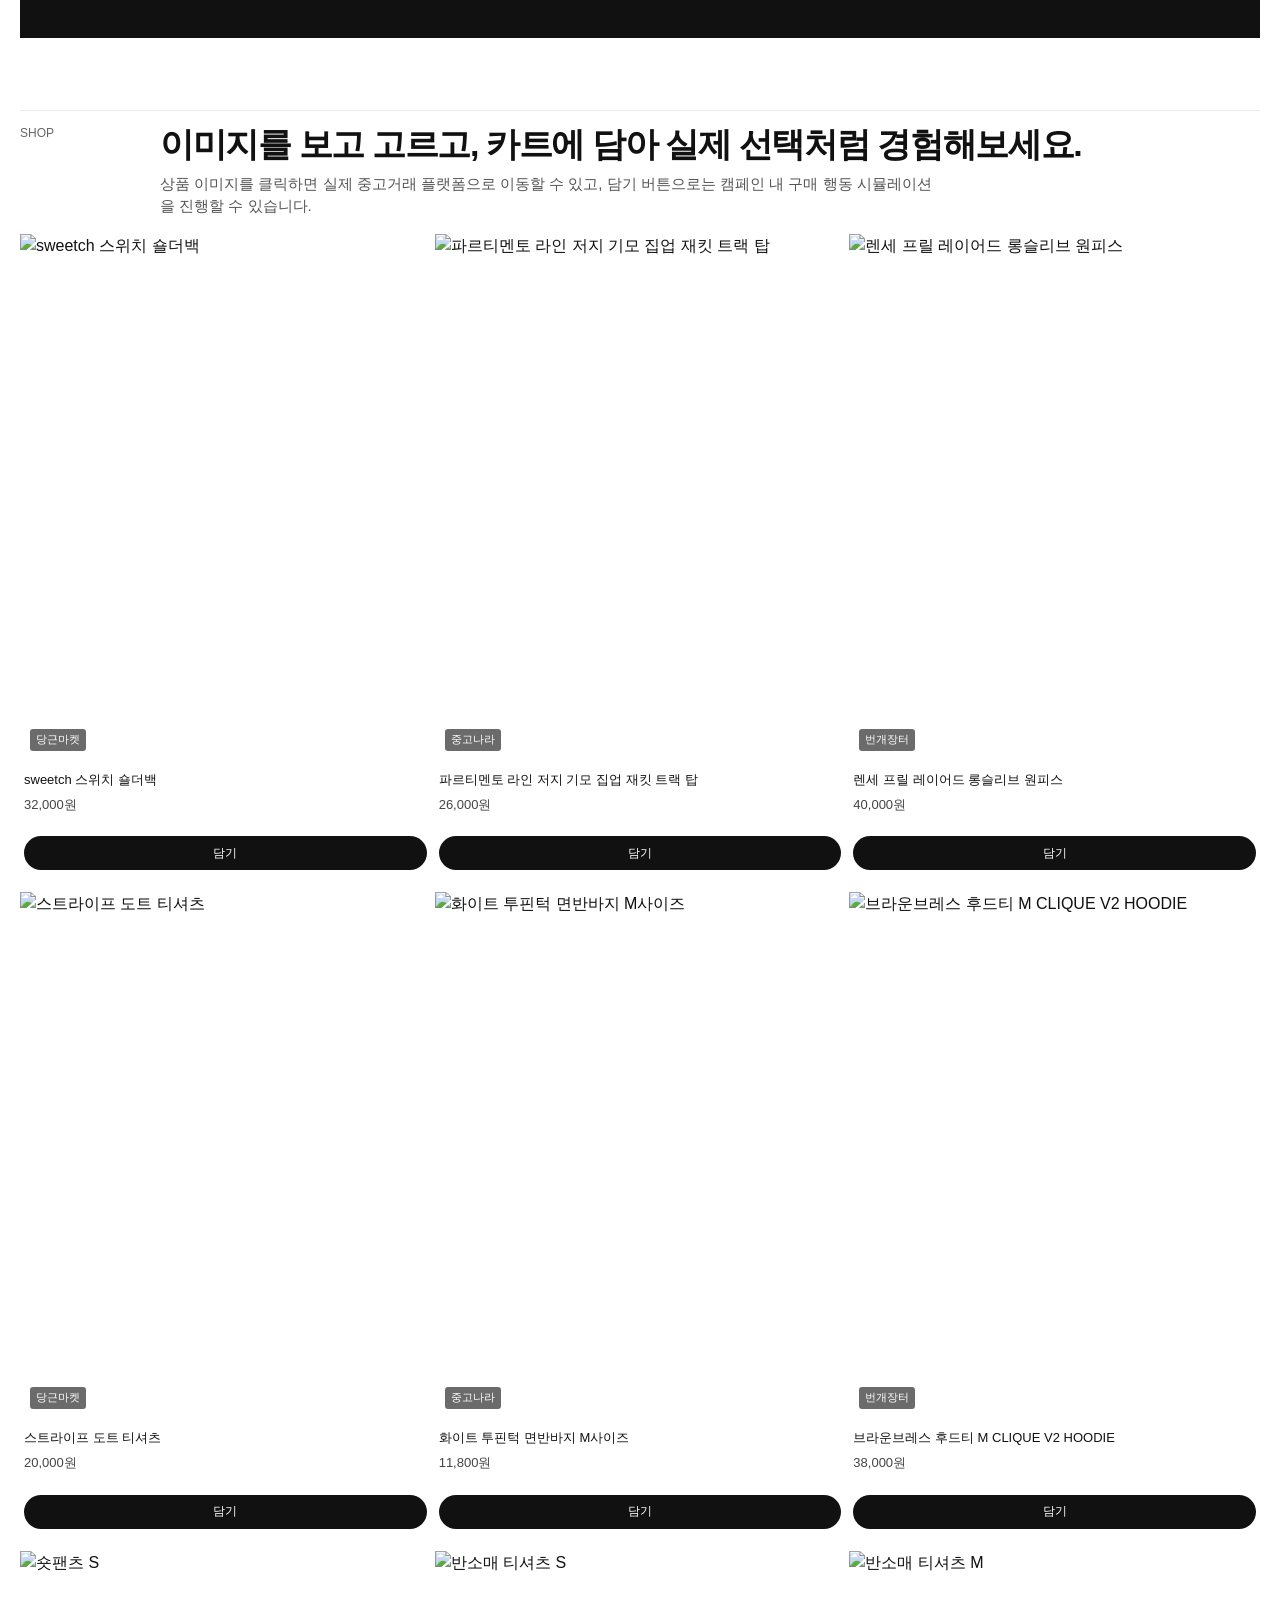
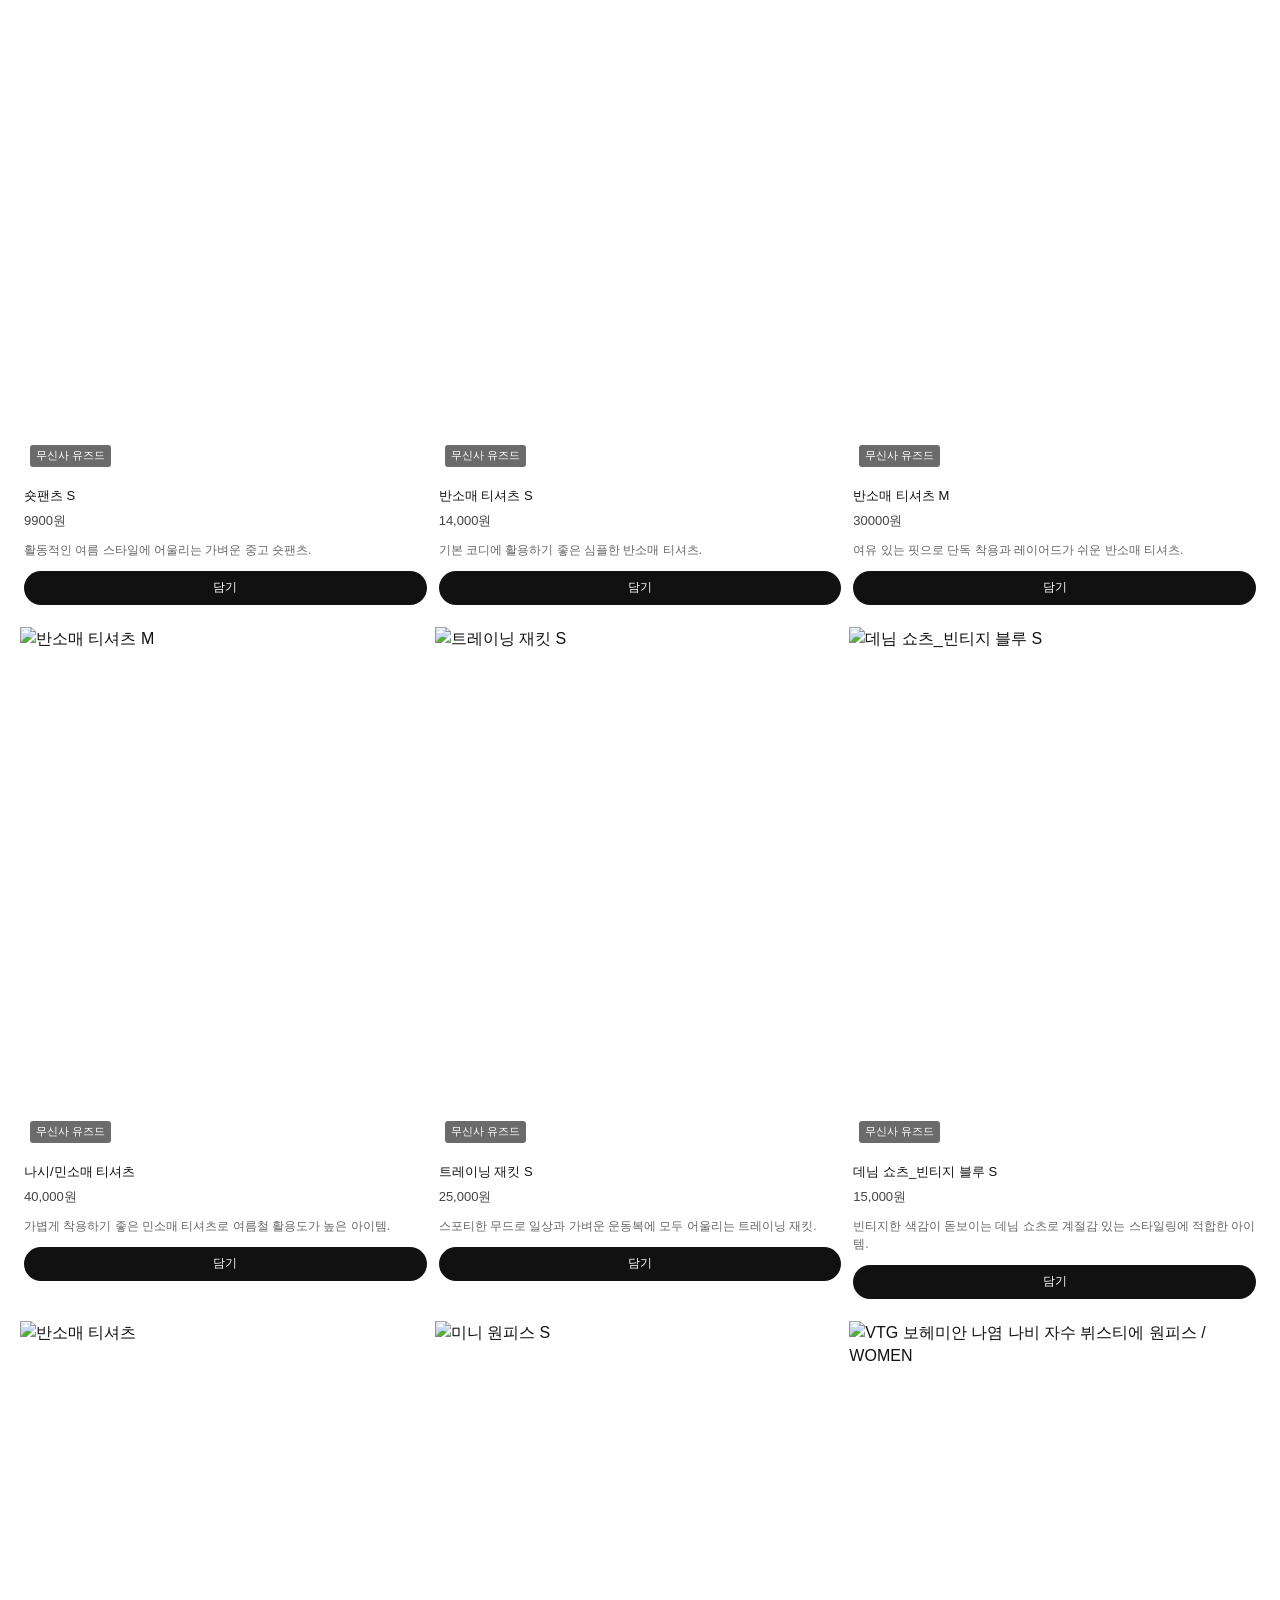
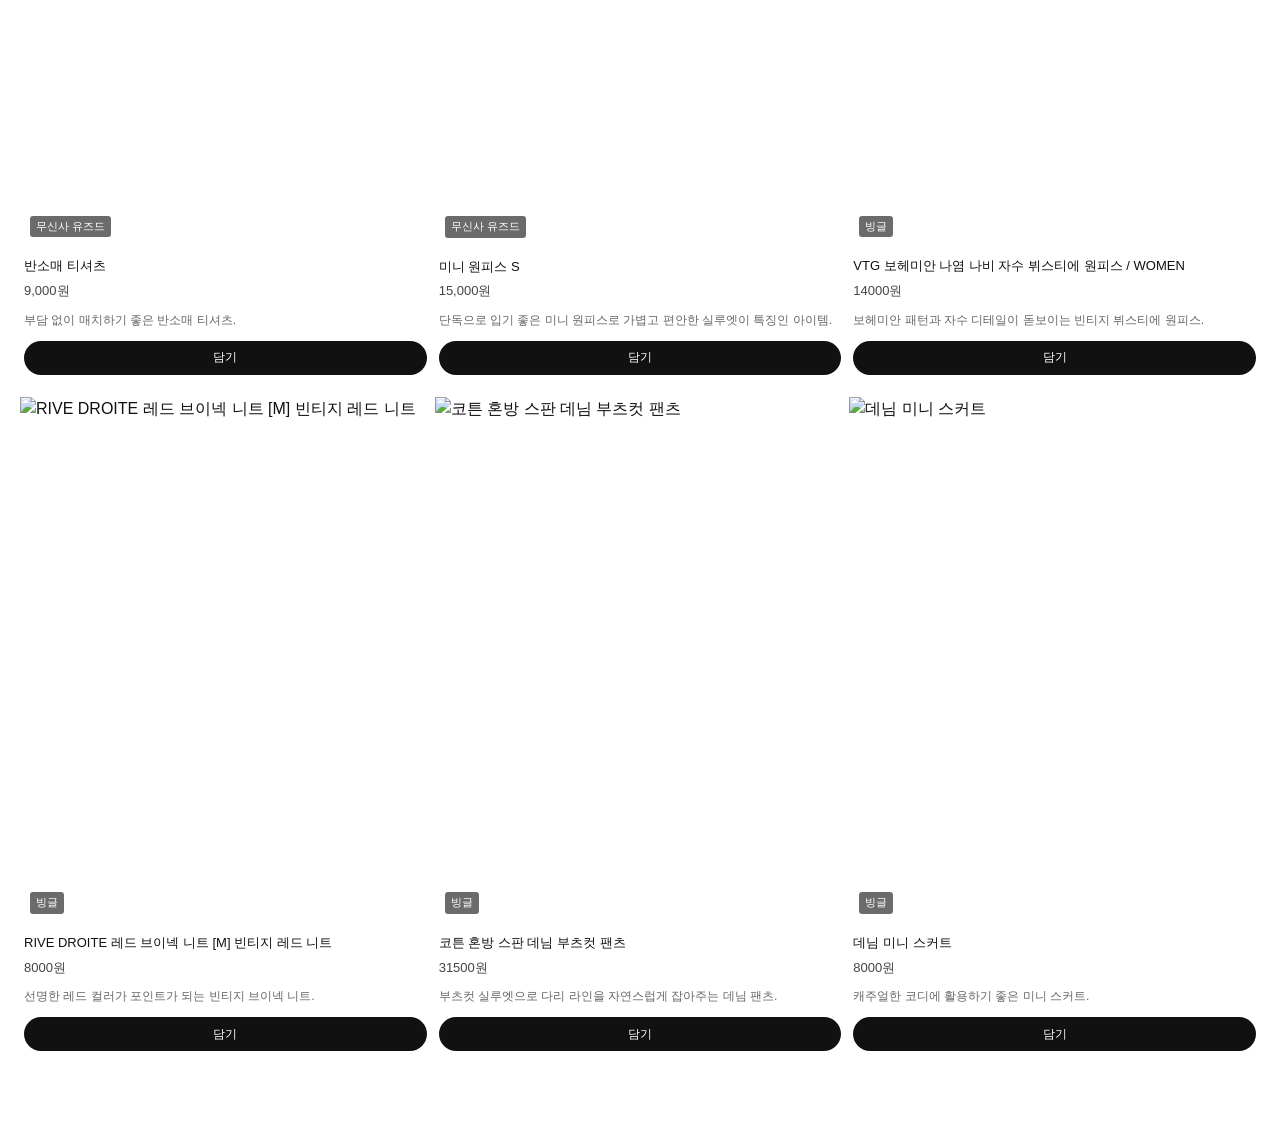
==== commit eca35dca: "Update index.html" ====
--- a/index.html
+++ b/index.html
@@ -160,18 +160,18 @@
           </div>
         </article>
 
-        <article class="product-card" data-id="4" data-name="보트넥 티" data-price="27000" data-image="https://img.kr.gcp-karroter.net/origin/article/202605/17802355703882c2f6f7a641d5ec4da0b94dd69d2015c1f37979977c0c3f9661e6ed086c1a0960.webp?f=webp&q=95&s=720x720&service=webapp&t=inside">
+        <article class="product-card" data-id="4" data-name="스트라이프 도트 티셔츠" data-price="20000" data-image="https://img.kr.gcp-karroter.net/origin/article/202605/1780265021625fb6a68ed299bb8d9bd00d87ae827c79b18c06b6dd98bc40d8b07a8e7ad6c3c890.webp?f=webp&q=95&s=720x720&service=webapp&t=inside">
           <a href="https://www.daangn.com/" target="_blank" rel="noopener noreferrer" class="product-image-link">
             <div class="product-image">
-              <img src="https://img.kr.gcp-karroter.net/origin/article/202605/17802355703882c2f6f7a641d5ec4da0b94dd69d2015c1f37979977c0c3f9661e6ed086c1a0960.webp?f=webp&q=95&s=720x720&service=webapp&t=inside" alt="보트넥 티">
+              <img src="https://img.kr.gcp-karroter.net/origin/article/202605/1780265021625fb6a68ed299bb8d9bd00d87ae827c79b18c06b6dd98bc40d8b07a8e7ad6c3c890.webp?f=webp&q=95&s=720x720&service=webapp&t=inside" alt="스트라이프 도트 티셔츠">
               <span class="product-tag">당근마켓</span>
             </div>
           </a>
           <div class="product-body">
             <div class="product-title-row">
-              <p class="product-title">보트넥 티</p>
-            </div>
-            <p class="product-price">27,000원</p>
+              <p class="product-title">스트라이프 도트 티셔츠</p>
+            </div>
+            <p class="product-price">20,000원</p>
             <p class="product-desc"></p>
             <div class="product-actions">
               
